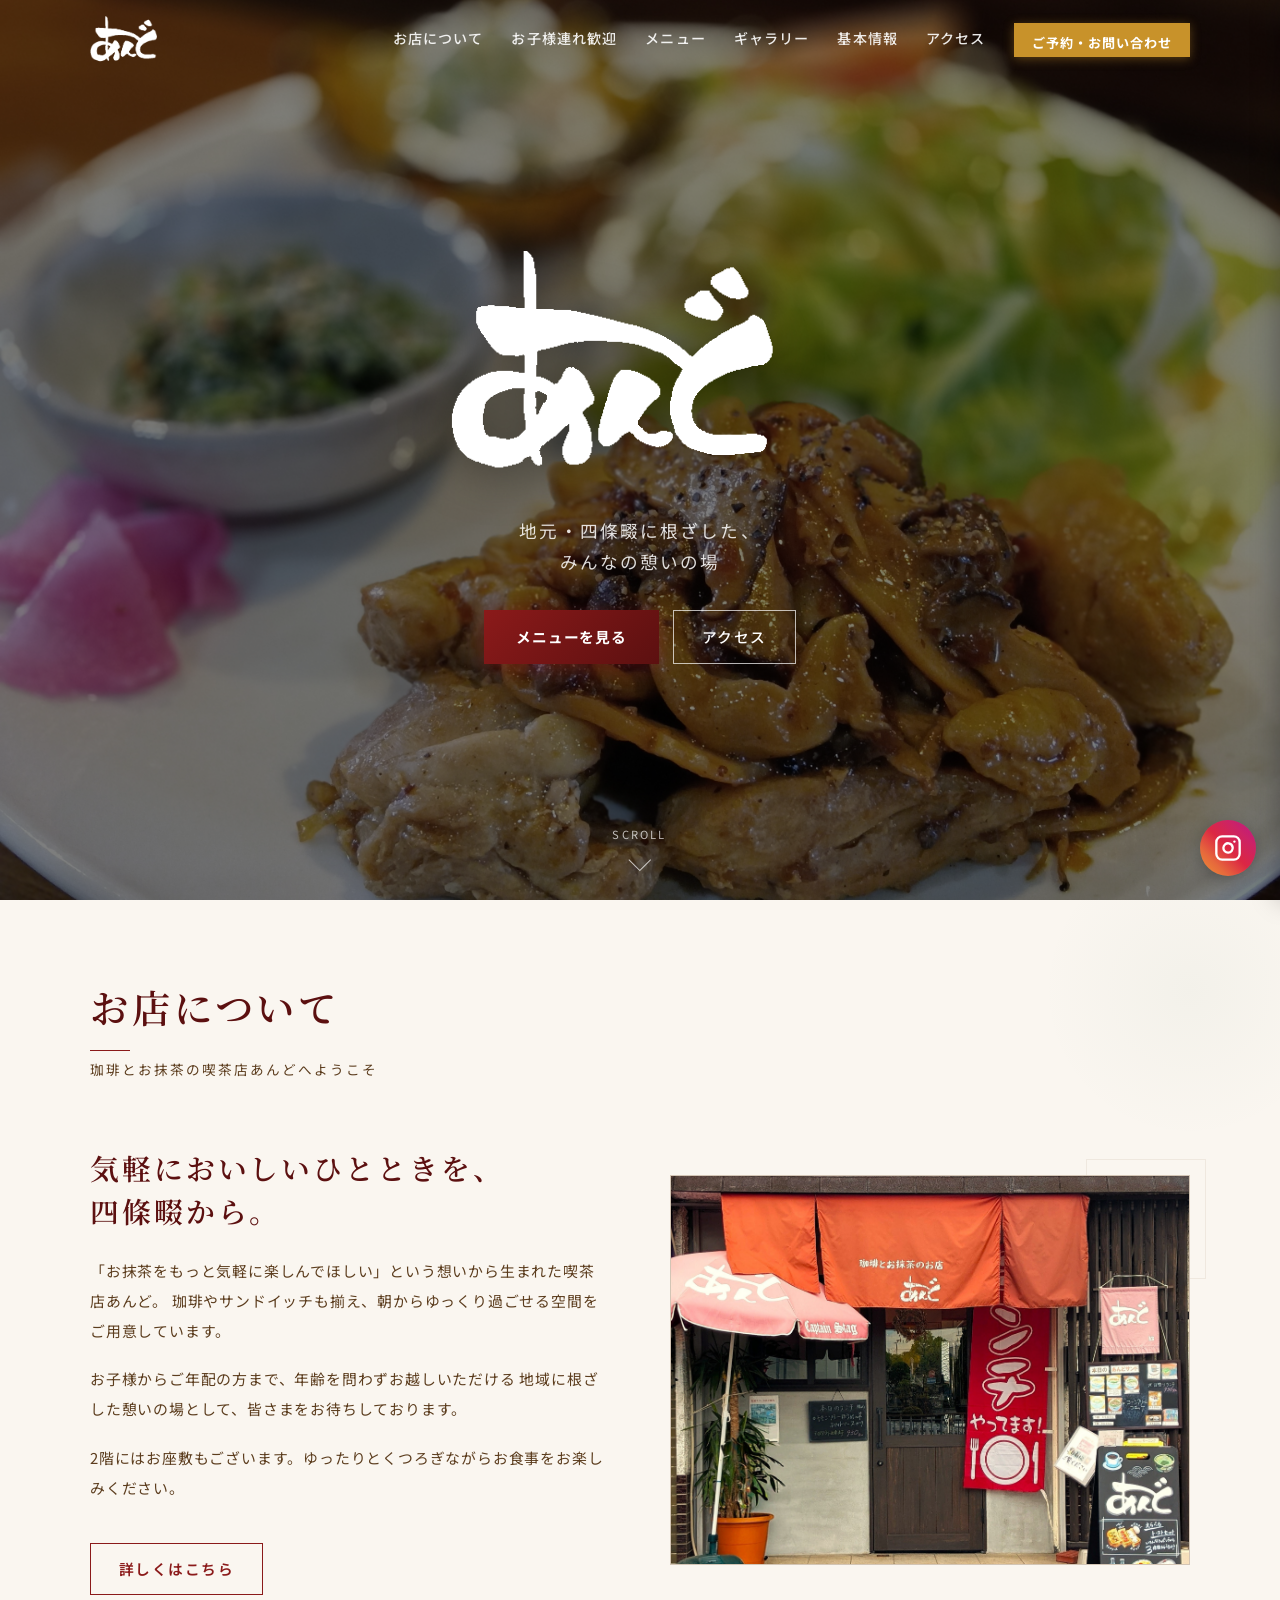
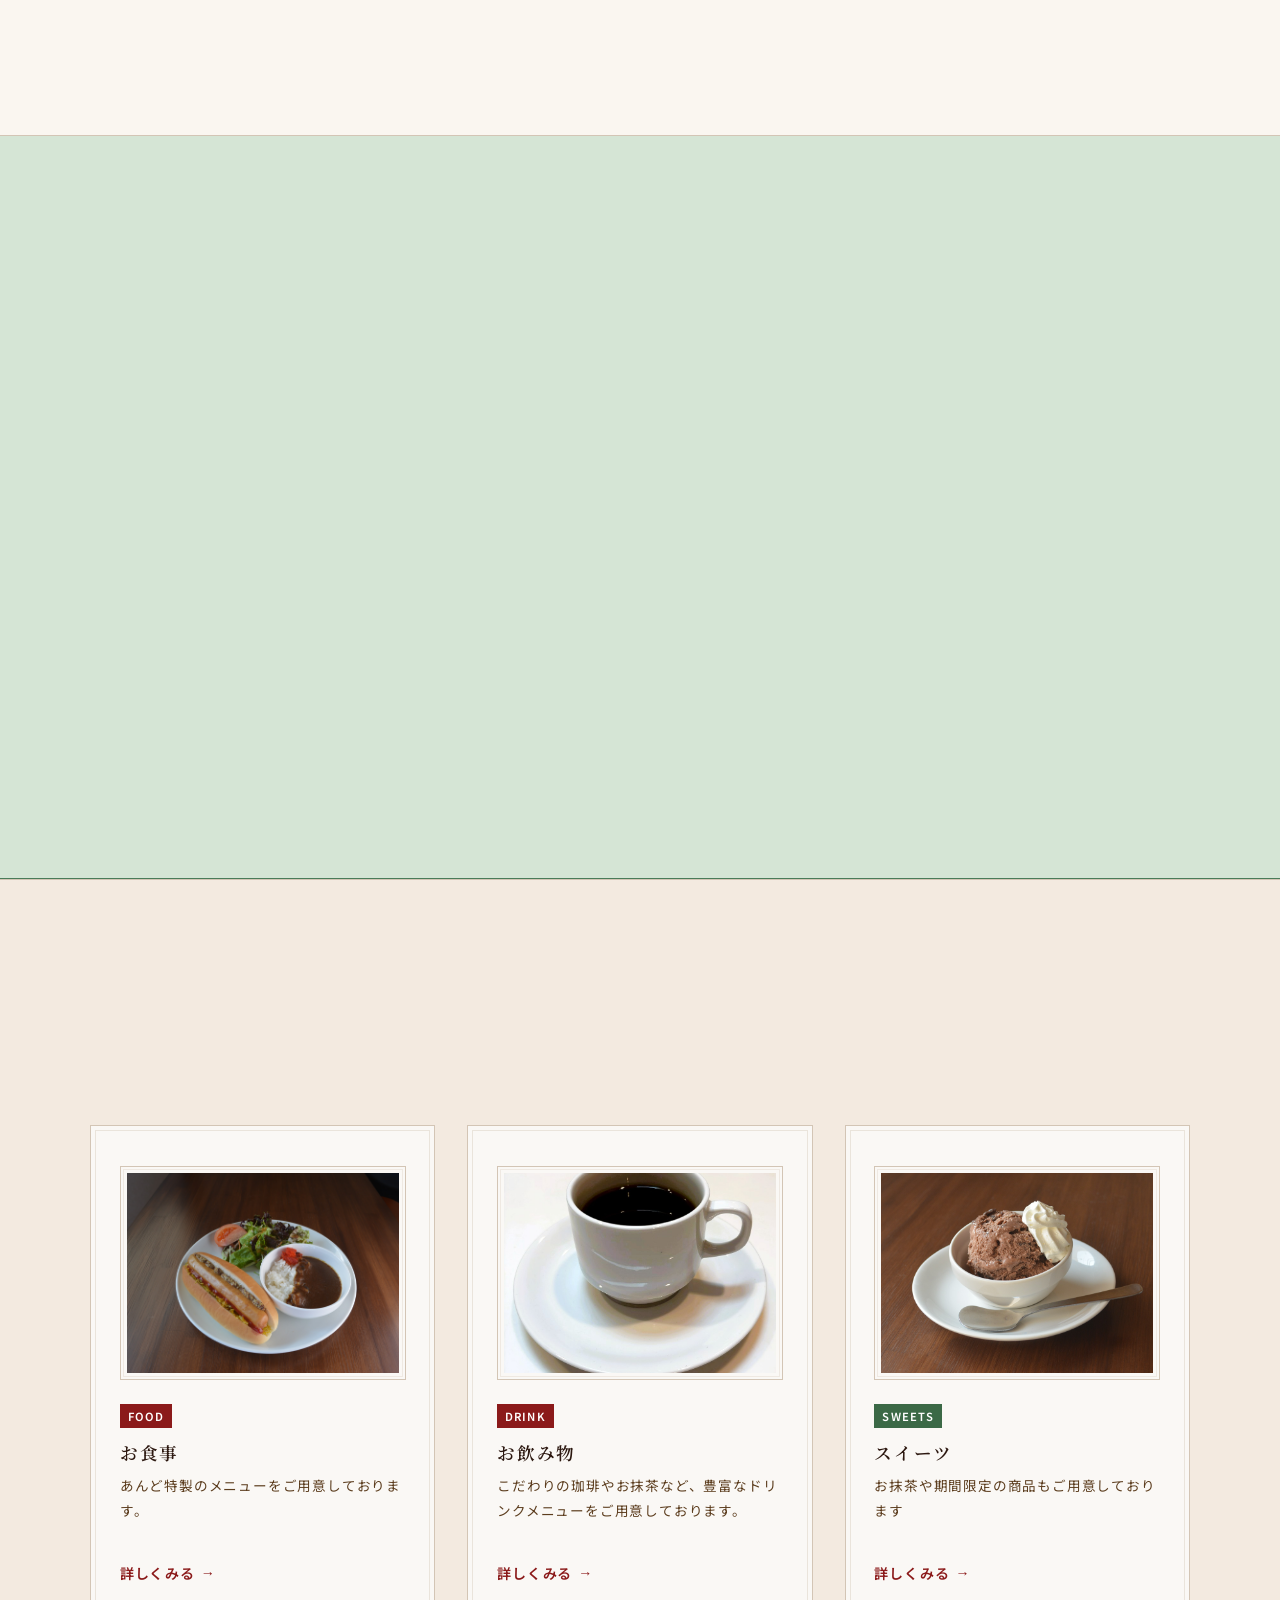
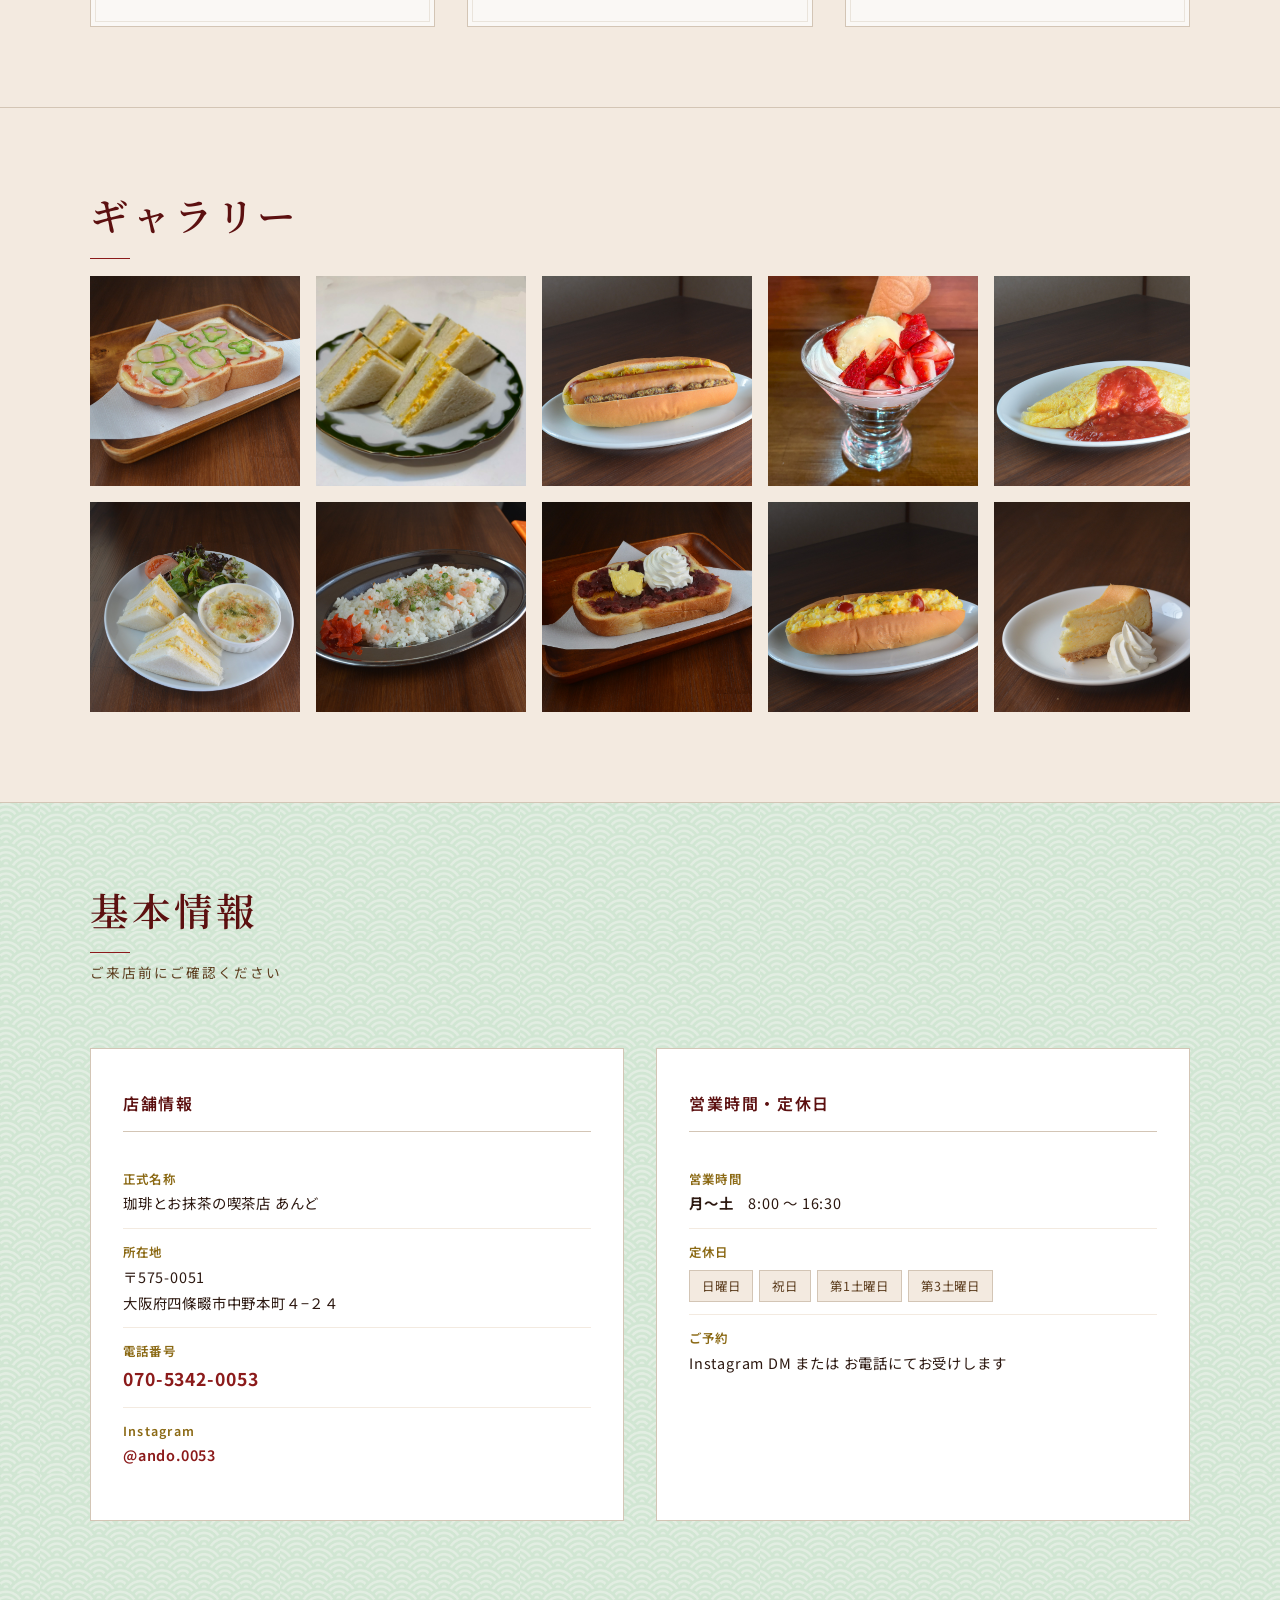
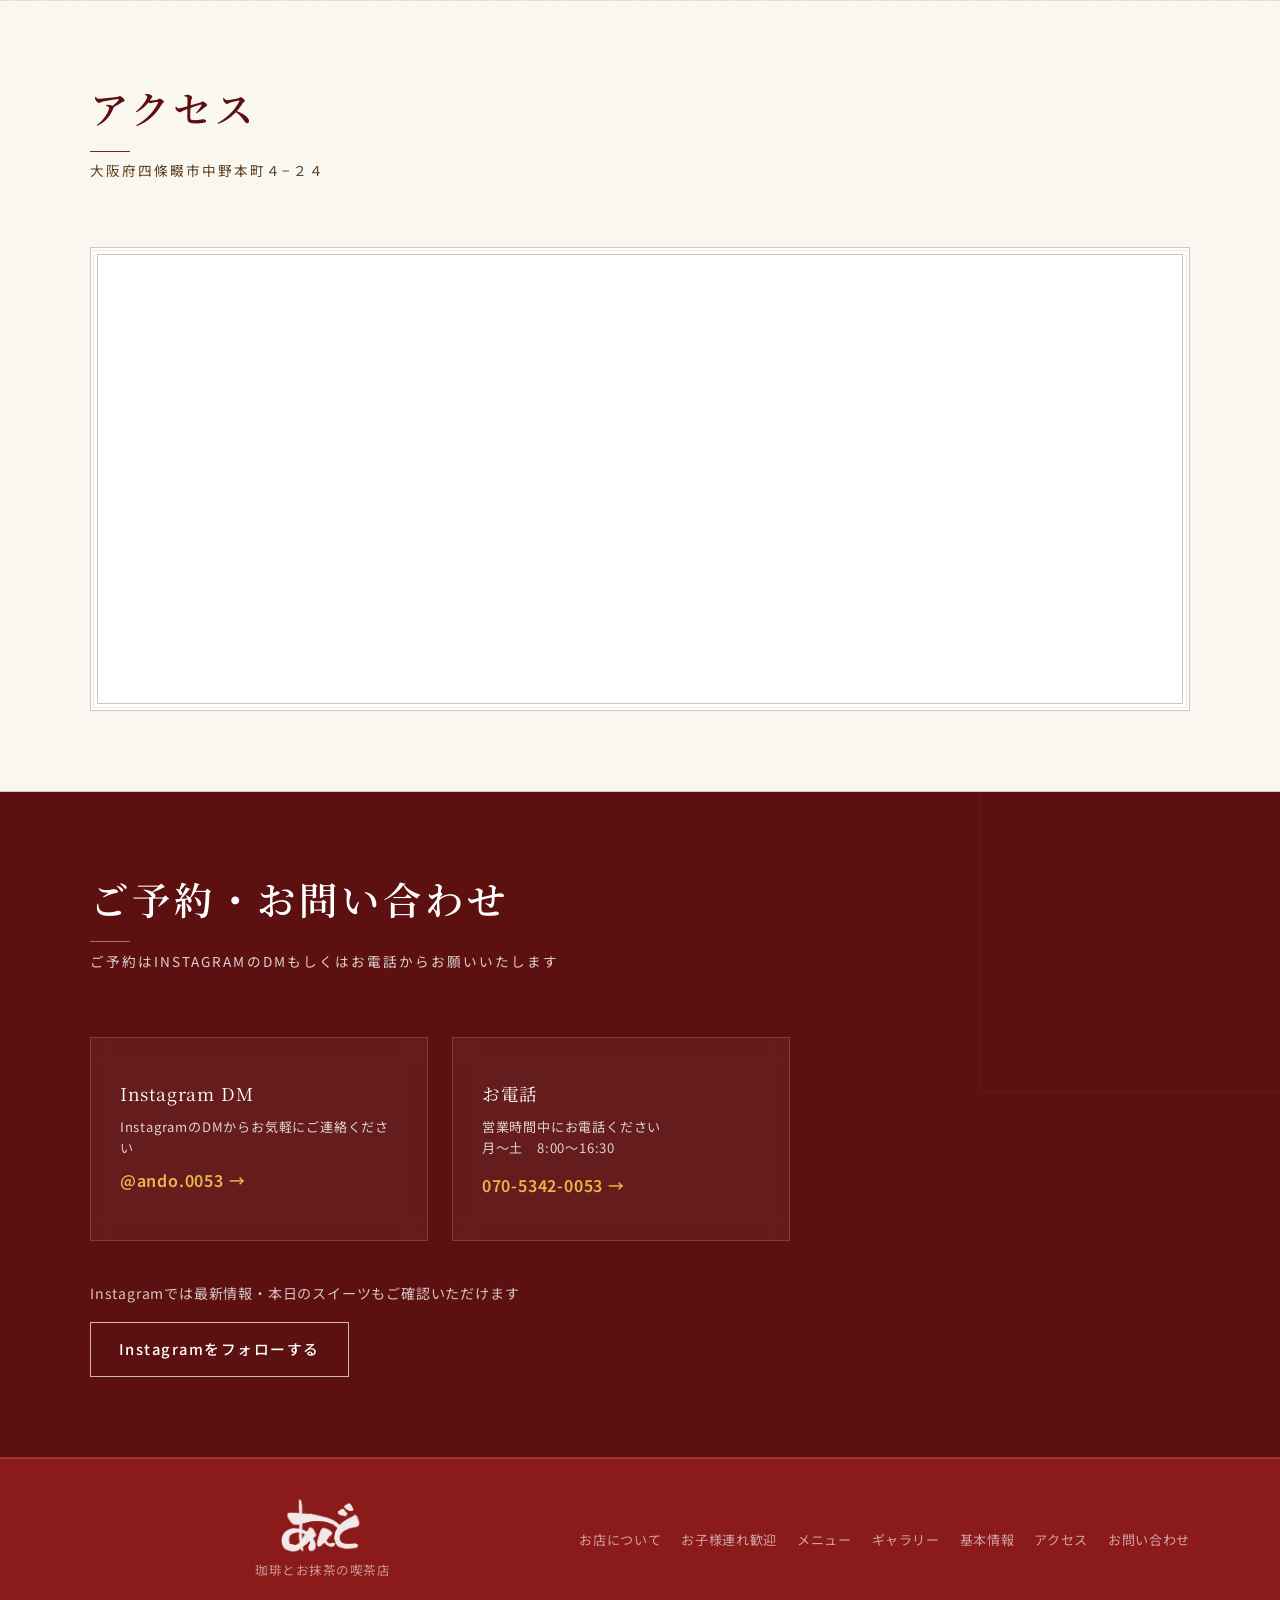
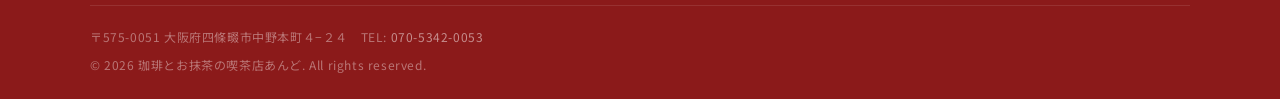
==== index.html @ 557feb34 "feat: 喫茶あんど ホームページ完成版コミット" ====
<!DOCTYPE html>
<html lang="ja">
<head>
  <meta charset="UTF-8">
  <meta name="viewport" content="width=device-width, initial-scale=1.0">
  <title>珈琲とお抹茶の喫茶店あんど | 大阪府四條畷市</title>
  <meta name="description" content="大阪府四條畷市にある「珈琲とお抹茶の喫茶店あんど」。地元四條畷で生まれ育った幼なじみ2人が営む、アットホームな喫茶店です。モーニング・あんどサンド・お抹茶など幅広いメニューをご用意。お子様連れも大歓迎！">
  <meta name="keywords" content="喫茶店,四條畷,お抹茶,珈琲,モーニング,あんどサンド,カフェ,大阪,子連れ,お座敷">
  <meta property="og:title" content="珈琲とお抹茶の喫茶店あんど">
  <meta property="og:description" content="大阪府四條畷市の地域密着型喫店。お抹茶・珈琲・サンド・モーニング。お子様連れ大歓迎！">
  <meta property="og:type" content="website">
  <link rel="preconnect" href="https://fonts.googleapis.com">
  <link rel="preconnect" href="https://fonts.gstatic.com" crossorigin>
  <link href="https://fonts.googleapis.com/css2?family=Noto+Sans+JP:wght@400;500;600;700&family=Noto+Serif+JP:wght@400;600;700&family=Yuji+Syuku&display=swap" rel="stylesheet">
  <link rel="stylesheet" href="css/style.css">
  <style>
    /* Extra inline tweaks */
    body { opacity: 0; transition: opacity 0.5s ease; }
    body.loaded { opacity: 1; }

    /* Nav active */
    .nav-links a.nav-active { color: var(--gold-light) !important; }
    .nav-links a.nav-active::after { width: 100% !important; }

    /* Phone link */
    #info-phone {
      color: var(--red) !important;
      font-weight: 700;
      font-size: 1.1rem;
      letter-spacing: 0.05em;
    }

    /* Opening badge */
    .open-badge {
      display: inline-flex;
      align-items: center;
      gap: 8px;
      background: transparent;
      border: 1px solid var(--border-color);
      color: var(--gold-light);
      font-size: 0.78rem;
      padding: 4px 12px;
      border-radius: 0;
      letter-spacing: 0.15em;
      margin-bottom: 1rem;
    }

    /* Section accent line */
    .accent-seigaiha {
      width: 100%;
      height: 40px;
      background-image: url("data:image/svg+xml,%3Csvg xmlns='http://www.w3.org/2000/svg' width='40' height='20'%3E%3Cpath d='M0 20 Q10 0 20 20 Q30 0 40 20' fill='none' stroke='%234A7C59' stroke-width='1.5' opacity='0.3'/%3E%3C/svg%3E");
      background-repeat: repeat-x;
      background-size: 40px 20px;
      margin: 0 auto;
    }

    /* Plate combination tag */
    .combo-badge {
      display: inline-flex;
      align-items: center;
      gap: 6px;
      background: var(--gold);
      color: #fff;
      padding: 6px 12px;
      border-radius: 0;
      font-size: 0.8rem;
      font-weight: 500;
      letter-spacing: 0.05em;
    }

    /* Seasonal badge */
    .seasonal-note {
      display: inline-flex;
      align-items: center;
      gap: 6px;
      background: var(--green-pale);
      border: 1px solid var(--green);
      color: var(--green);
      font-size: 0.8rem;
      padding: 4px 10px;
      border-radius: 0;
      font-weight: 600;
      margin-bottom: 8px;
    }
  </style>
</head>
<body>
<!-- ===== MOBILE NAV ===== -->
<nav id="mobileNav" class="mobile-nav" role="navigation" aria-label="モバイルナビゲーション">
  <button id="mobileNavClose" class="close-btn" aria-label="メニューを閉じる">✕</button>
  <a href="#hero">トップ</a>
  <a href="#concept">お店について</a>
  <a href="#children">お子様連れ歓迎</a>
  <a href="#menu">メニュー</a>
  <a href="#gallery">ギャラリー</a>
  <a href="#info">基本情報</a>
  <a href="#access">アクセス</a>
  <a href="#contact">お問い合わせ</a>
</nav>

<!-- ===== HEADER ===== -->
<header id="header">
  <div class="container nav-inner">
    <a href="#hero" class="nav-logo">
      <img src="img/ロゴ.png" alt="あんど" class="nav-logo-img">
    </a>
    <nav class="nav-links" role="navigation" aria-label="メインナビゲーション">
      <a href="#concept">お店について</a>
      <a href="#children">お子様連れ歓迎</a>
      <a href="#menu">メニュー</a>
      <a href="#gallery">ギャラリー</a>
      <a href="#info">基本情報</a>
      <a href="#access">アクセス</a>
      <a href="#contact" class="nav-cta">ご予約・お問い合わせ</a>
    </nav>
    <button id="hamburger" class="hamburger" aria-label="メニューを開く" aria-expanded="false">
      <span></span><span></span><span></span>
    </button>
  </div>
</header>

<!-- ===== HERO ===== -->
<section id="hero" aria-label="トップ">
  <div class="hero-bg slider-container" id="hero-slider">
    <img src="img/hero1.jpg" alt="あんどの様子 1" class="slide active">
    <img src="img/hero2.jpg" alt="あんどの様子 2" class="slide">
    <img src="img/hero3.jpg" alt="あんどの様子 3" class="slide">
  </div>
  <div class="hero-overlay" aria-hidden="true"></div>
  <div class="hero-content">
    <h1 class="hero-title-main"><img src="img/ロゴ.png" alt="あんど" class="hero-logo-img"></h1>
    <p class="hero-tagline">
      地元・四條畷に根ざした、<br>
      みんなの憩いの場
    </p>
    <div class="hero-cta-group">
      <a href="#menu" class="btn-primary ripple-btn" id="hero-menu-btn">
        <span>メニューを見る</span>
      </a>
      <a href="#access" class="btn-secondary ripple-btn" id="hero-access-btn">
        <span>アクセス</span>
      </a>
    </div>
  </div>
  <div class="hero-scroll" aria-hidden="true">
    <span>SCROLL</span>
    <div class="scroll-arrow"></div>
  </div>
</section>

<!-- ===== CONCEPT ===== -->
<section id="concept">
  <div class="container">
    <h2 class="section-title reveal">お店について</h2>
    <p class="section-sub reveal delay-1">珈琲とお抹茶の喫茶店あんどへようこそ</p>

    <div class="concept-grid">
      <div class="concept-text reveal-left">
        <h2>
          気軽においしいひとときを、<br>
          四條畷から。
        </h2>
        <p>
          「お抹茶をもっと気軽に楽しんでほしい」という想いから生まれた喫茶店あんど。
          珈琲やサンドイッチも揃え、朝からゆっくり過ごせる空間をご用意しています。
        </p>
        <p>
          お子様からご年配の方まで、年齢を問わずお越しいただける
          地域に根ざした憩いの場として、皆さまをお待ちしております。
        </p>
        <p>
          2階にはお座敷もございます。ゆったりとくつろぎながらお食事をお楽しみください。
        </p>
        <div style="margin-top: 2.5rem;">
          <a href="about.html" class="btn-outline-red ripple-btn" id="concept-detail-btn">
            <span>詳しくはこちら</span>
          </a>
        </div>
      </div>
      <div class="concept-image-wrap reveal-right">
        <img src="img/店外.jpg" alt="あんど 店外" class="concept-image-img">
        <div class="concept-deco" aria-hidden="true"></div>
      </div>
    </div>
  </div>
</section>

<!-- ===== CHILDREN WELCOME ===== -->
<section id="children" aria-labelledby="children-heading">
  <div class="container">
    <div class="children-wrap">
      <div class="reveal-left">
        <h2 id="children-heading" class="section-title" style="text-align:left; margin-bottom:2rem;">
          お子様連れ大歓迎！
        </h2>

        <div class="children-list">
          <div class="children-item">
            <div class="children-item-text">
              <h4>おもちゃ完備</h4>
              <p>お子様が遊べるおもちゃをご用意しています</p>
            </div>
          </div>
          <div class="children-item">
            <div class="children-item-text">
              <h4>2F お座敷あり</h4>
              <p>ゆったり座れるお座敷席で、小さなお子様も安心</p>
            </div>
          </div>
          <div class="children-item">
            <div class="children-item-text">
              <h4>ファミリーに優しい空間</h4>
              <p>アットホームな雰囲気でご家族でゆっくりどうぞ</p>
            </div>
          </div>
        </div>


      </div>

      <div class="children-image-side reveal-right">
        <img src="img/店内1.jpg" alt="あんど 店内1" class="children-photo main-photo">
        <div style="display:grid; grid-template-columns:1fr 1fr; gap:12px;">
          <img src="img/店内2.jpg" alt="あんど 店内2" class="children-photo sub-photo">
          <img src="img/店内3.jpg" alt="あんど 店内3" class="children-photo sub-photo">
        </div>
      </div>
    </div>
  </div>
</section>

<!-- ===== MENU ===== -->
<section id="menu" aria-labelledby="menu-heading">
  <div class="container">
    <h2 id="menu-heading" class="section-title reveal">メニュー</h2>
    <p class="section-sub reveal delay-1">こだわりの一杯・一皿をどうぞ</p>

    <!-- Main menu digest -->
    <div class="menu-digest-grid">
      <!-- フード -->
      <div class="menu-digest-card reveal delay-1">
        <div class="food-hero-image" aria-label="フードメニューのスライドショー" style="aspect-ratio: 4/3;">
          <div class="food-hero-image-inner slider-container" id="food-slider">
            <img src="img/モーニングプレート.jpg" alt="モーニングプレート" class="slide active">
            <img src="img/あんどサンド.jpg" alt="あんどサンド" class="slide">
            <img src="img/選べるトーストセット.jpg" alt="選べるトーストセット" class="slide">
            <img src="img/選べるプレート.jpg" alt="選べるプレート" class="slide">
          </div>
        </div>
        <div class="menu-digest-body">
          <span class="menu-card-tag">FOOD</span>
          <h3 class="menu-card-title">お食事</h3>
          <p class="menu-card-desc">あんど特製のメニューをご用意しております。</p>
          <div class="menu-digest-more">
            <a href="menu.html?tab=food" class="btn-more">
              <span>詳しくみる</span>
              <span class="arrow">→</span>
            </a>
          </div>
        </div>
      </div>

      <!-- ドリンク -->
      <div class="menu-digest-card reveal delay-2">
        <div class="food-hero-image" aria-label="ドリンクメニューのスライドショー" style="aspect-ratio: 4/3;">
          <div class="food-hero-image-inner slider-container" id="drink-slider">
            <img src="img/コーヒー.jpg" alt="コーヒー" class="slide active">
            <img src="img/プレミアムアイスコーヒー.jpg" alt="プレミアムアイスコーヒー" class="slide">
            <img src="img/ソフトドリンク.jpg" alt="ソフトドリンク" class="slide">
          </div>
        </div>
        <div class="menu-digest-body">
          <span class="menu-card-tag">DRINK</span>
          <h3 class="menu-card-title">お飲み物</h3>
          <p class="menu-card-desc">こだわりの珈琲やお抹茶など、豊富なドリンクメニューをご用意しております。</p>
          <div class="menu-digest-more">
            <a href="menu.html?tab=drink" class="btn-more">
              <span>詳しくみる</span>
              <span class="arrow">→</span>
            </a>
          </div>
        </div>
      </div>

      <!-- スイーツ -->
      <div class="menu-digest-card reveal delay-3">
        <div class="food-hero-image" aria-label="スイーツメニューのスライドショー" style="aspect-ratio: 4/3;">
          <div class="food-hero-image-inner slider-container" id="sweets-slider">
            <img src="img/抹茶氷.jpg" alt="抹茶氷(期間限定)" class="slide active">
            <img src="img/抹茶シフォン.jpg" alt="抹茶シフォン" class="slide">
            <img src="img/抹茶パフェ.png" alt="抹茶パフェ" class="slide">
            <img src="img/チョコアイス.png" alt="チョコアイス" class="slide">
            <img src="img/バニラアイス.png" alt="バニラアイス" class="slide">
            <img src="img/マロンパフェ.png" alt="マロンパフェ" class="slide">
            <img src="img/いちごパフェ.png" alt="いちごパフェ" class="slide">
            <img src="img/レモンパウンドケーキ.png" alt="レモンパウンドケーキ" class="slide">
            <img src="img/コーヒーゼリー.png" alt="コーヒーゼリー" class="slide">
          </div>
        </div>
        <div class="menu-digest-body">
          <span class="menu-card-tag green">SWEETS</span>
          <h3 class="menu-card-title">スイーツ</h3>
          <p class="menu-card-desc">お抹茶や期間限定の商品もご用意しております</p>
          <div class="menu-digest-more">
            <a href="menu.html?tab=matcha" class="btn-more">
              <span>詳しくみる</span>
              <span class="arrow">→</span>
            </a>
          </div>
        </div>
      </div>
    </div>



  </div>
</section>

<!-- ===== GALLERY ===== -->
<section id="gallery">
  <div class="container">
    <h2 class="section-title reveal">ギャラリー</h2>
    <div class="gallery-slider-wrap reveal delay-2">
      <!-- Row 1 (slides left) -->
      <div class="gallery-track track-row1">
        <div class="gallery-item" id="gallery-1">
          <img src="img/gallery1.jpg" alt="ギャラリー画像1">
        </div>
        <div class="gallery-item" id="gallery-2">
          <img src="img/gallery2.jpg" alt="ギャラリー画像2">
        </div>
        <div class="gallery-item" id="gallery-3">
          <img src="img/gallery3.jpg" alt="ギャラリー画像3">
        </div>
        <div class="gallery-item" id="gallery-4">
          <img src="img/gallery4.jpg" alt="ギャラリー画像4">
        </div>
        <div class="gallery-item" id="gallery-5">
          <img src="img/gallery5.jpg" alt="ギャラリー画像5">
        </div>
        <div class="gallery-item" id="gallery-6">
          <img src="img/gallery6.jpg" alt="ギャラリー画像6">
        </div>
        <div class="gallery-item" id="gallery-7">
          <img src="img/gallery7.jpg" alt="ギャラリー画像7">
        </div>
        <!-- Duplicated items for seamless scrolling -->
        <div class="gallery-item" aria-hidden="true">
          <img src="img/gallery1.jpg" alt="">
        </div>
        <div class="gallery-item" aria-hidden="true">
          <img src="img/gallery2.jpg" alt="">
        </div>
        <div class="gallery-item" aria-hidden="true">
          <img src="img/gallery3.jpg" alt="">
        </div>
        <div class="gallery-item" aria-hidden="true">
          <img src="img/gallery4.jpg" alt="">
        </div>
        <div class="gallery-item" aria-hidden="true">
          <img src="img/gallery5.jpg" alt="">
        </div>
        <div class="gallery-item" aria-hidden="true">
          <img src="img/gallery6.jpg" alt="">
        </div>
        <div class="gallery-item" aria-hidden="true">
          <img src="img/gallery7.jpg" alt="">
        </div>
      </div>

      <!-- Row 2 (slides right) -->
      <div class="gallery-track track-row2">
        <div class="gallery-item" id="gallery-8">
          <img src="img/gallery8.jpg" alt="ギャラリー画像8">
        </div>
        <div class="gallery-item" id="gallery-9">
          <img src="img/gallery9.jpg" alt="ギャラリー画像9">
        </div>
        <div class="gallery-item" id="gallery-10">
          <img src="img/gallery10.jpg" alt="ギャラリー画像10">
        </div>
        <div class="gallery-item" id="gallery-11">
          <img src="img/gallery11.jpg" alt="ギャラリー画像11">
        </div>
        <div class="gallery-item" id="gallery-12">
          <img src="img/gallery12.jpg" alt="ギャラリー画像12">
        </div>
        <div class="gallery-item" id="gallery-13">
          <img src="img/gallery13.jpg" alt="ギャラリー画像13">
        </div>
        <div class="gallery-item" id="gallery-14">
          <img src="img/gallery14.jpg" alt="ギャラリー画像14">
        </div>
        <!-- Duplicated items for seamless scrolling -->
        <div class="gallery-item" aria-hidden="true">
          <img src="img/gallery8.jpg" alt="">
        </div>
        <div class="gallery-item" aria-hidden="true">
          <img src="img/gallery9.jpg" alt="">
        </div>
        <div class="gallery-item" aria-hidden="true">
          <img src="img/gallery10.jpg" alt="">
        </div>
        <div class="gallery-item" aria-hidden="true">
          <img src="img/gallery11.jpg" alt="">
        </div>
        <div class="gallery-item" aria-hidden="true">
          <img src="img/gallery12.jpg" alt="">
        </div>
        <div class="gallery-item" aria-hidden="true">
          <img src="img/gallery13.jpg" alt="">
        </div>
        <div class="gallery-item" aria-hidden="true">
          <img src="img/gallery14.jpg" alt="">
        </div>
      </div>
    </div>
  </div>
</section>

<!-- ===== INFO ===== -->
<section id="info" aria-labelledby="info-heading">
  <div class="container">
    <h2 id="info-heading" class="section-title reveal">基本情報</h2>
    <p class="section-sub reveal delay-1">ご来店前にご確認ください</p>

    <div class="info-grid">
      <div class="info-card reveal delay-1">
        <div class="info-card-title">
          店舗情報
        </div>

        <div class="info-row">
          <div>
            <div class="info-row-label">正式名称</div>
            <div class="info-row-value">珈琲とお抹茶の喫茶店 あんど</div>
          </div>
        </div>

        <div class="info-row">
          <div>
            <div class="info-row-label">所在地</div>
            <div class="info-row-value">
              〒575-0051<br>
              大阪府四條畷市中野本町４−２４
            </div>
          </div>
        </div>

        <div class="info-row">
          <div>
            <div class="info-row-label">電話番号</div>
            <div class="info-row-value">
              <a href="tel:07053420053" id="info-phone">070-5342-0053</a>
            </div>
          </div>
        </div>

        <div class="info-row">
          <div>
            <div class="info-row-label">Instagram</div>
            <div class="info-row-value">
              <a href="https://www.instagram.com/ando.0053/" target="_blank" rel="noopener noreferrer" id="info-instagram">
                @ando.0053
              </a>
            </div>
          </div>
        </div>

      </div>

      <div class="info-card reveal delay-2">
        <div class="info-card-title">
          営業時間・定休日
        </div>

        <div class="info-row">
          <div>
            <div class="info-row-label">営業時間</div>
            <div class="info-row-value">
              <strong>月〜土</strong>　8:00 〜 16:30
            </div>
          </div>
        </div>

        <div class="info-row">
          <div>
            <div class="info-row-label">定休日</div>
            <div class="info-row-value">
              <div class="holiday-badges">
                <span class="holiday-badge">日曜日</span>
                <span class="holiday-badge">祝日</span>
                <span class="holiday-badge">第1土曜日</span>
                <span class="holiday-badge">第3土曜日</span>
              </div>
            </div>
          </div>
        </div>

        <div class="info-row">
          <div>
            <div class="info-row-label">ご予約</div>
            <div class="info-row-value">
              Instagram DM または お電話にてお受けします
            </div>
          </div>
        </div>



      </div>
    </div>
  </div>
</section>

<!-- ===== ACCESS / MAP ===== -->
<section id="access" aria-labelledby="access-heading">
  <div class="container">
    <h2 id="access-heading" class="section-title reveal">アクセス</h2>
    <p class="section-sub reveal delay-1">大阪府四條畷市中野本町４−２４</p>

    <div class="map-wrap reveal delay-2">
      <iframe
        id="google-map"
        title="珈琲とお抹茶の喫茶店あんど の地図"
        src="https://www.google.com/maps/embed?pb=!1m18!1m12!1m3!1d812.6714494614178!2d135.64730986956965!3d34.73861069864316!2m3!1f0!2f0!3f0!3m2!1i1024!2i768!4f13.1!3m3!1m2!1s0x0%3A0x34c6f0d50be233c4!2z5ZCO6Iy25YWt44KT5YSJ!5e0!3m2!1sja!2sjp!4v1718000000000!5m2!1sja!2sjp"
        allowfullscreen
        loading="lazy"
        referrerpolicy="no-referrer-when-downgrade">
      </iframe>
    </div>


  </div>
</section>

<!-- ===== CONTACT / SNS ===== -->
<section id="contact" aria-labelledby="contact-heading">
  <div class="container contact-inner">
    <h2 id="contact-heading" class="section-title reveal">ご予約・お問い合わせ</h2>
    <p class="section-sub reveal delay-1">
      ご予約はInstagramのDMもしくはお電話からお願いいたします
    </p>

    <div class="contact-cards reveal delay-2">
      <a href="https://www.instagram.com/ando.0053/" target="_blank" rel="noopener noreferrer" class="contact-card" id="contact-instagram">
        <div class="contact-card-title">Instagram DM</div>
        <div class="contact-card-sub">
          InstagramのDMからお気軽にご連絡ください
        </div>
        <div class="contact-instagram-link">
          @ando.0053 →
        </div>
      </a>

      <a href="tel:07053420053" class="contact-card" id="contact-phone">
        <div class="contact-card-title">お電話</div>
        <div class="contact-card-sub">
          営業時間中にお電話ください<br>
          月〜土　8:00〜16:30
        </div>
        <div class="contact-instagram-link" style="margin-top:0.8rem;">
          070-5342-0053 →
        </div>
      </a>
    </div>

    <div class="reveal delay-3" style="text-align:left;">
      <p style="color:rgba(255,255,255,0.75); font-size:0.88rem; margin-bottom:1rem;">
        Instagramでは最新情報・本日のスイーツもご確認いただけます
      </p>
      <a href="https://www.instagram.com/ando.0053/" target="_blank" rel="noopener noreferrer" class="btn-secondary" id="contact-ig-btn" style="display:inline-flex;">
        <span>Instagramをフォローする</span>
      </a>
    </div>
  </div>
</section>

<!-- ===== FOOTER ===== -->
<footer id="footer" aria-label="フッター">
  <div class="container">
    <div class="footer-inner">
      <div class="footer-brand">
        <img src="img/ロゴ.png" alt="あんど" class="footer-logo-img">
        <div class="footer-name">珈琲とお抹茶の喫茶店</div>
      </div>
      <nav class="footer-links" aria-label="フッターナビゲーション">
        <a href="#concept">お店について</a>
        <a href="#children">お子様連れ歓迎</a>
        <a href="#menu">メニュー</a>
        <a href="#gallery">ギャラリー</a>
        <a href="#info">基本情報</a>
        <a href="#access">アクセス</a>
        <a href="#contact">お問い合わせ</a>
      </nav>
    </div>
    <div class="footer-copy">
      <p class="footer-info-text">
        <span>〒575-0051 大阪府四條畷市中野本町４−２４</span>
        <span class="footer-tel-separator">　</span>
        <span class="footer-tel-wrap">TEL: <a href="tel:07053420053" style="color:rgba(255,255,255,0.5);">070-5342-0053</a></span>
      </p>
      <p style="margin-top:6px;">&copy; 2026 珈琲とお抹茶の喫茶店あんど. All rights reserved.</p>
    </div>
  </div>
</footer>

<script src="js/main.js"></script>

<!-- 画面右下固定のInstagramボタン -->
<a href="https://www.instagram.com/ando.0053/" target="_blank" rel="noopener noreferrer" class="fixed-instagram-btn" aria-label="Instagramを開く">
  <svg xmlns="http://www.w3.org/2000/svg" viewBox="0 0 24 24" class="instagram-icon">
    <rect x="2" y="2" width="20" height="20" rx="5" ry="5"></rect>
    <path d="M16 11.37A4 4 0 1 1 12.63 8 4 4 0 0 1 16 11.37z"></path>
    <line x1="17.5" y1="6.5" x2="17.51" y2="6.5"></line>
  </svg>
</a>

</body>
</html>
---- css/style.css ----
/* ===== DESIGN TOKENS ===== */
:root {
  --red:        #8B1A1A;
  --red-light:  #A52A2A;
  --red-dark:   #5C1010;
  --green:      #3B6946;      /* Slightly deeper matcha color */
  --green-light:#4A7C59;
  --green-pale: #D5E5D5;      /* More green for pale green backgrounds */
  --cream:      #FAF6F0;      /* Warmer washi-like background */
  --cream-dark: #F3EAE0;      /* Deeper warm beige */
  --gold:       #C8922A;
  --gold-light: #E8B84B;
  --brown:      #5C3D1E;
  --text-dark:  #2C1810;
  --text-mid:   #5C3D1E;
  --text-light: #8B6914;
  --gray-ph:    #E5E5E5;
  --border-color:#D3C5B5;
  --shadow-sm:  none;
  --shadow-md:  none;
  --shadow-lg:  none;
  --radius-sm:  0px;
  --radius-md:  0px;
  --radius-lg:  0px;
  --transition: 0.4s cubic-bezier(0.25, 1, 0.5, 1);
  --font-logo:  'Yuji Syuku', 'Noto Serif JP', serif;
  --font-serif: 'Noto Serif JP', serif;
  --font-sans:  'Noto Sans JP', sans-serif;
}

/* ===== RESET & BASE ===== */
*, *::before, *::after { box-sizing: border-box; margin: 0; padding: 0; }

html {
  scroll-behavior: smooth;
  font-size: 16px;
}

body {
  font-family: var(--font-sans);
  background: var(--cream);
  color: var(--text-dark);
  line-height: 1.8;
  overflow-x: hidden;
  letter-spacing: 0.05em;
}

img { display: block; max-width: 100%; }
a  { text-decoration: none; color: inherit; }
ul { list-style: none; }
button { cursor: pointer; border: none; background: none; font-family: inherit; }

/* ===== TYPOGRAPHY ===== */
h1, h2, h3, h4 {
  font-family: var(--font-serif);
  line-height: 1.4;
  letter-spacing: 0.1em;
}

.section-title {
  font-size: clamp(1.6rem, 4vw, 2.4rem);
  color: var(--red-dark);
  text-align: left;
  position: relative;
  margin-bottom: 0.4rem;
  font-weight: 600;
}

.section-title::after {
  content: '';
  display: block;
  width: 40px;
  height: 1px;
  background: var(--red);
  margin: 1rem 0 0;
}

.section-sub {
  text-align: left;
  color: var(--text-mid);
  font-size: 0.85rem;
  letter-spacing: 0.15em;
  margin-bottom: 4rem;
  text-transform: uppercase;
}

/* ===== SCROLL ANIMATION ===== */
.reveal {
  opacity: 0;
  transform: translateY(40px);
  transition: opacity 0.7s ease, transform 0.7s ease;
}
.reveal.visible {
  opacity: 1;
  transform: translateY(0);
}
.reveal-left {
  opacity: 0;
  transform: translateX(-40px);
  transition: opacity 0.7s ease, transform 0.7s ease;
}
.reveal-left.visible {
  opacity: 1;
  transform: translateX(0);
}
.reveal-right {
  opacity: 0;
  transform: translateX(40px);
  transition: opacity 0.7s ease, transform 0.7s ease;
}
.reveal-right.visible {
  opacity: 1;
  transform: translateX(0);
}
.delay-1 { transition-delay: 0.1s; }
.delay-2 { transition-delay: 0.2s; }
.delay-3 { transition-delay: 0.3s; }
.delay-4 { transition-delay: 0.4s; }
.delay-5 { transition-delay: 0.5s; }

/* ===== CONTAINER ===== */
.container {
  width: 90%;
  max-width: 1100px;
  margin: 0 auto;
}

section {
  padding: 80px 0;
}

/* ===== HEADER / NAV ===== */
#header {
  position: fixed;
  top: 0; left: 0; right: 0;
  z-index: 1000;
  padding: 16px 0;
  transition: background var(--transition), box-shadow var(--transition), padding var(--transition);
}

#header.scrolled {
  background: rgba(139, 26, 26, 0.97);
  backdrop-filter: blur(12px);
  box-shadow: 0 2px 20px rgba(0,0,0,0.2);
  padding: 10px 0;
}

.nav-inner {
  display: flex;
  align-items: center;
  justify-content: space-between;
}

.nav-logo {
  display: flex;
  align-items: center;
  gap: 10px;
}

/* ロゴ画像 - スクロール前は非表示、スクロール後に表示 */
.nav-logo-img {
  height: 48px;
  width: auto;
  object-fit: contain;
  filter: brightness(0) invert(1);
  opacity: 0;
  transition: opacity var(--transition);
}

#header.scrolled .nav-logo-img {
  opacity: 1;
}

.nav-links {
  display: flex;
  gap: 28px;
  align-items: center;
}

.nav-links a {
  color: rgba(255,255,255,0.9);
  font-size: 0.88rem;
  font-weight: 500;
  letter-spacing: 0.08em;
  position: relative;
  padding-bottom: 2px;
  transition: color var(--transition);
}

.nav-links a::after {
  content: '';
  position: absolute;
  bottom: -2px; left: 0;
  width: 0; height: 2px;
  background: var(--gold-light);
  transition: width var(--transition);
  border-radius: 2px;
}
.nav-links a:hover { color: var(--gold-light); }
.nav-links a:hover::after { width: 100%; }

.nav-cta {
  background: var(--gold);
  color: #fff !important;
  padding: 8px 18px;
  border-radius: var(--radius-lg);
  font-size: 0.82rem !important;
  font-weight: 700 !important;
  letter-spacing: 0.05em;
  transition: background var(--transition), transform var(--transition), box-shadow var(--transition) !important;
  box-shadow: 0 2px 10px rgba(200,146,42,0.4);
}
.nav-cta:hover {
  background: var(--gold-light) !important;
  transform: translateY(-2px);
  box-shadow: 0 4px 16px rgba(200,146,42,0.5);
}
.nav-cta::after { display: none !important; }

/* Hamburger */
.hamburger {
  display: none;
  flex-direction: column;
  gap: 5px;
  padding: 4px;
  background: none;
  border: none;
  cursor: pointer;
}
.hamburger span {
  display: block;
  width: 26px;
  height: 2px;
  background: #fff;
  border-radius: 2px;
  transition: var(--transition);
}
.hamburger.open span:nth-child(1) { transform: translateY(7px) rotate(45deg); }
.hamburger.open span:nth-child(2) { opacity: 0; }
.hamburger.open span:nth-child(3) { transform: translateY(-7px) rotate(-45deg); }

/* Mobile nav - Slide-in Drawer style */
.mobile-nav {
  display: flex;
  position: fixed;
  top: 0;
  right: -280px; /* Initially off-screen on the right */
  width: 280px;
  height: 100vh;
  background: rgba(92, 16, 16, 0.96);
  backdrop-filter: blur(12px);
  -webkit-backdrop-filter: blur(12px);
  z-index: 999;
  flex-direction: column;
  align-items: center;
  justify-content: flex-start;
  padding-top: 90px;
  gap: 0;
  transition: right 0.4s cubic-bezier(0.25, 1, 0.5, 1);
  box-shadow: -4px 0 24px rgba(0,0,0,0.25);
}
.mobile-nav.open {
  right: 0; /* Slide in */
}
.mobile-nav a {
  color: rgba(255,255,255,0.9);
  font-size: 1.05rem; /* More compact */
  font-family: var(--font-serif);
  letter-spacing: 0.1em;
  padding: 14px 20px;
  width: 80%;
  text-align: center;
  border-bottom: 1px solid rgba(255,255,255,0.08);
  transition: color var(--transition), border-color var(--transition);
}
.mobile-nav a:hover {
  color: var(--gold-light);
  border-bottom-color: var(--gold-light);
}
.mobile-nav a:last-of-type {
  border-bottom: none;
}
.mobile-nav .close-btn {
  display: none; /* Hide internal close btn to prevent double icon overlap with header hamburger */
}

/* ===== HERO ===== */
#hero {
  position: relative;
  height: 100svh;
  min-height: 600px;
  display: flex;
  align-items: center;
  justify-content: center;
  overflow: hidden;
  padding: 0;
}

.hero-noren {
  position: absolute;
  top: 0;
  left: 8%;
  width: 60px;
  background: var(--red-dark);
  color: #fff;
  padding: 100px 10px 30px;
  writing-mode: vertical-rl;
  text-combine-upright: digits 2;
  font-family: var(--font-logo);
  font-size: 1.1rem;
  letter-spacing: 0.4em;
  z-index: 2;
  text-align: center;
  box-shadow: 0 4px 15px rgba(0,0,0,0.3);
  border-left: 1px solid rgba(255,255,255,0.1);
  border-right: 1px solid rgba(255,255,255,0.1);
  animation: fadeDown 1.2s ease both;
}

.hero-noren::after {
  content: '';
  position: absolute;
  bottom: -14px;
  left: 0;
  width: 100%;
  height: 15px;
  background: var(--red-dark);
  clip-path: polygon(0 0, 50% 100%, 100% 0);
}

.noren-text {
  display: inline-block;
}

@media (max-width: 900px) {
  .hero-noren {
    left: 4%;
    width: 45px;
    padding: 80px 6px 20px;
    font-size: 0.9rem;
  }
}

.hero-bg {
  position: absolute !important;
  inset: 0;
  background: var(--gray-ph);
  z-index: 0;
  will-change: transform;
}

.hero-bg-img {
  width: 100%;
  height: 100%;
  object-fit: cover;
  opacity: 0;
}

.hero-bg-placeholder {
  position: absolute;
  inset: 0;
  background: linear-gradient(135deg, #3a3a3a 0%, #5a5a5a 50%, #4a4a4a 100%);
  display: flex;
  align-items: center;
  justify-content: center;
}

.hero-overlay {
  position: absolute;
  inset: 0;
  background: rgba(0, 0, 0, 0.5);
  z-index: 3;
}

.hero-content {
  position: relative;
  z-index: 4;
  text-align: center;
  color: #fff;
  padding: 0 20px;
}

.hero-badge {
  display: inline-block;
  background: rgba(200,146,42,0.25);
  border: 1px solid rgba(200,146,42,0.6);
  color: var(--gold-light);
  font-size: 0.78rem;
  letter-spacing: 0.2em;
  padding: 5px 18px;
  border-radius: 30px;
  margin-bottom: 1.2rem;
  animation: fadeDown 0.8s ease both;
}

.hero-title-sub {
  font-size: clamp(0.9rem, 2vw, 1.1rem);
  letter-spacing: 0.25em;
  color: rgba(255,255,255,0.85);
  margin-bottom: 0.5rem;
  animation: fadeDown 0.9s 0.1s ease both;
}

.hero-title-main {
  margin: 0;
  line-height: 1.1;
  animation: fadeDown 1s 0.2s ease both;
}

/* ヒーローのロゴ画像 - 白くする */
.hero-logo-img {
  height: clamp(120px, 30vw, 260px);
  width: auto;
  object-fit: contain;
  filter: brightness(0) invert(1) drop-shadow(0 4px 24px rgba(0,0,0,0.5));
  max-width: 90%;
  animation: fadeDown 1s 0.2s ease both;
}

.hero-tagline {
  font-size: clamp(0.9rem, 2.5vw, 1.1rem);
  color: rgba(255,255,255,0.85);
  margin-top: 1.2rem;
  letter-spacing: 0.12em;
  animation: fadeDown 1s 0.35s ease both;
  max-width: 500px;
  margin-left: auto;
  margin-right: auto;
}

.hero-cta-group {
  margin-top: 2rem;
  display: flex;
  gap: 14px;
  justify-content: center;
  flex-wrap: wrap;
  animation: fadeDown 1s 0.5s ease both;
}

.btn-primary {
  background: linear-gradient(135deg, var(--red), var(--red-dark));
  color: #fff;
  padding: 14px 32px;
  border-radius: var(--radius-lg);
  font-size: 0.92rem;
  font-weight: 700;
  letter-spacing: 0.05em;
  box-shadow: 0 4px 20px rgba(139,26,26,0.5);
  transition: transform var(--transition), box-shadow var(--transition);
  display: inline-flex;
  align-items: center;
  gap: 6px;
}
.btn-primary:hover {
  transform: translateY(-3px);
  box-shadow: 0 8px 28px rgba(139,26,26,0.6);
}

.btn-secondary {
  background: transparent;
  color: #fff;
  border: 1px solid rgba(255,255,255,0.7);
  padding: 13px 28px;
  border-radius: 0;
  font-size: 0.92rem;
  font-weight: 500;
  letter-spacing: 0.1em;
  backdrop-filter: blur(6px);
  transition: background var(--transition), border-color var(--transition), transform var(--transition);
  display: inline-flex;
  align-items: center;
  gap: 6px;
}
.btn-secondary:hover {
  background: rgba(255,255,255,0.15);
  border-color: #fff;
  transform: translateY(-2px);
}

.btn-outline-red {
  background: transparent;
  color: var(--red);
  border: 1px solid var(--red);
  padding: 12px 28px;
  font-size: 0.92rem;
  font-weight: 600;
  letter-spacing: 0.1em;
  transition: background var(--transition), color var(--transition), transform var(--transition);
  display: inline-flex;
  align-items: center;
  gap: 6px;
}
.btn-outline-red:hover {
  background: var(--red);
  color: #fff;
  transform: translateY(-2px);
}

.hero-scroll {
  position: absolute;
  bottom: 32px;
  left: 50%;
  transform: translateX(-50%);
  z-index: 4;
  display: flex;
  flex-direction: column;
  align-items: center;
  gap: 8px;
  color: rgba(255,255,255,0.7);
  font-size: 0.7rem;
  letter-spacing: 0.2em;
  animation: fadeIn 1.5s 1s ease both;
}

.scroll-arrow {
  width: 16px;
  height: 16px;
  border-right: 1px solid rgba(255,255,255,0.7);
  border-bottom: 1px solid rgba(255,255,255,0.7);
  transform: rotate(45deg);
  animation: scrollBounce 1.5s ease infinite;
}

/* ===== CONCEPT SECTION ===== */
#concept {
  background: var(--cream);
  position: relative;
  overflow: hidden;
  border-bottom: 1px solid var(--border-color);
}

#concept::before {
  content: '';
  position: absolute;
  top: -60px; right: -60px;
  width: 300px; height: 300px;
  background: radial-gradient(circle, rgba(74,124,89,0.04) 0%, transparent 70%);
}

.concept-grid {
  display: grid;
  grid-template-columns: 1fr 1fr;
  gap: 60px;
  align-items: center;
  margin-bottom: 60px;
}

.concept-text h2 {
  font-size: clamp(1.4rem, 3vw, 1.8rem);
  color: var(--red-dark);
  margin-bottom: 1.5rem;
  font-weight: 600;
  line-height: 1.5;
}

.concept-text p {
  color: var(--text-mid);
  line-height: 2;
  margin-bottom: 1.2rem;
  font-size: 0.93rem;
}

.concept-image-wrap {
  position: relative;
}

.concept-image-placeholder {
  width: 100%;
  aspect-ratio: 4/3;
  background: var(--gray-ph);
  border-radius: 0;
  display: flex;
  align-items: center;
  justify-content: center;
  color: var(--text-mid);
  font-size: 0.85rem;
  letter-spacing: 0.15em;
  border: 1px solid var(--border-color);
}
.concept-image-img {
  width: 100%;
  aspect-ratio: 4/3;
  object-fit: cover;
  border: 1px solid var(--border-color);
}

.concept-image-placeholder::after {
  content: '店外';
}

.concept-deco {
  position: absolute;
  top: -16px; right: -16px;
  width: 120px; height: 120px;
  border: 1px solid var(--border-color);
  opacity: 0.3;
  z-index: -1;
}

.concept-cards {
  display: grid;
  grid-template-columns: repeat(3, 1fr);
  gap: 24px;
}

.concept-card {
  background: #fff;
  border-radius: 0;
  padding: 2.5rem 1.8rem;
  text-align: left;
  border: 1px solid var(--border-color);
  transition: border-color var(--transition), transform var(--transition);
  position: relative;
  overflow: hidden;
}

.concept-card::before {
  content: '';
  position: absolute;
  top: 0; left: 0; right: 0;
  height: 2px;
  background: var(--red);
}

.concept-card:hover {
  transform: translateY(-4px);
  border-color: var(--red);
}

.concept-card-icon {
  font-size: 2.5rem;
  margin-bottom: 1rem;
  display: block;
}

.concept-card h3 {
  font-size: 1rem;
  color: var(--red-dark);
  margin-bottom: 0.8rem;
  font-weight: 600;
}

.concept-card p {
  font-size: 0.85rem;
  color: var(--text-mid);
  line-height: 1.8;
}

/* Story */
.story-section {
  margin-top: 60px;
  background: var(--red-dark);
  border-radius: 0;
  padding: 3.5rem 3rem;
  color: #fff;
  position: relative;
  overflow: hidden;
  border: 1px solid var(--red-light);
}

.story-section::before {
  content: '';
  position: absolute;
  top: -40px; right: -40px;
  width: 200px; height: 200px;
  border: 1px solid rgba(255,255,255,0.05);
}

.story-inner {
  display: grid;
  grid-template-columns: auto 1fr;
  gap: 2rem;
  align-items: start;
  position: relative;
  z-index: 1;
}

.story-icon {
  font-size: 3.5rem;
  line-height: 1;
}

.story-text h3 {
  font-size: 1.3rem;
  color: var(--gold-light);
  margin-bottom: 1rem;
  font-weight: 600;
}

.story-text p {
  font-size: 0.9rem;
  line-height: 2;
  color: rgba(255,255,255,0.85);
  margin-bottom: 0.8rem;
  letter-spacing: 0.08em;
}

.story-date {
  display: inline-block;
  border: 1px solid var(--gold-light);
  color: var(--gold-light);
  font-size: 0.78rem;
  padding: 4px 14px;
  border-radius: 0;
  margin-top: 0.8rem;
  letter-spacing: 0.1em;
}

/* ===== GALLERY SECTION ===== */
#gallery {
  background: var(--cream-dark);
  padding: 80px 0;
  border-bottom: 1px solid var(--border-color);
}

.gallery-slider-wrap {
  width: 100%;
  overflow: hidden;
  position: relative;
  display: flex;
  flex-direction: column;
  gap: 16px;
  padding: 10px 0;
}

/* ぼかしグラデーションマスクを削除 */
.gallery-slider-wrap::before,
.gallery-slider-wrap::after {
  content: none;
}

.gallery-track {
  display: flex;
  gap: 16px;
  width: max-content;
}

.track-row1 {
  animation: marquee-left 35s linear infinite;
}

.track-row2 {
  animation: marquee-right 35s linear infinite;
}

.gallery-slider-wrap:hover .gallery-track {
  animation-play-state: paused;
}

.gallery-item {
  width: 210px;
  flex-shrink: 0;
  border-radius: 0;
  overflow: hidden;
  position: relative;
  border: none;
  background: transparent;
  transition: transform var(--transition);
  cursor: pointer;
}
.gallery-item img {
  width: 100%;
  aspect-ratio: 1/1;
  object-fit: cover;
  border-radius: 0;
}

.gallery-item:hover {
  transform: scale(1.03);
  border-color: var(--red);
  z-index: 6;
}

.gallery-placeholder {
  width: 100%;
  background: var(--gray-ph);
  display: flex;
  flex-direction: column;
  align-items: center;
  justify-content: center;
  color: var(--text-mid);
  font-size: 0.8rem;
  letter-spacing: 0.15em;
  gap: 8px;
}

.gallery-placeholder.tall  { aspect-ratio: 4/5; }
.gallery-placeholder.sq    { aspect-ratio: 1/1; }
.gallery-placeholder.wide  { aspect-ratio: 16/9; }

.gallery-placeholder-icon { font-size: 2rem; opacity: 0.5; }
.gallery-placeholder span { display: none; }

.gallery-label {
  display: none; /* Hide labels as requested */
  position: absolute;
  bottom: 0; left: 0; right: 0;
  background: rgba(44,24,16,0.85);
  color: #fff;
  font-size: 0.8rem;
  padding: 12px;
  letter-spacing: 0.15em;
  text-align: left;
  transform: translateY(100%);
  transition: transform var(--transition);
}
.gallery-item:hover .gallery-label { transform: translateY(0); }

@keyframes marquee-left {
  0% { transform: translateX(0); }
  100% { transform: translateX(calc(-50% - 8px)); }
}

@keyframes marquee-right {
  0% { transform: translateX(calc(-50% - 8px)); }
  100% { transform: translateX(0); }
}

/* ===== CHILDREN WELCOME ===== */
#children {
  background: var(--green-pale);
  color: var(--text-dark);
  padding: 80px 0;
  position: relative;
  overflow: hidden;
  border-bottom: 1px solid var(--green-light);
}

.children-wrap {
  display: grid;
  grid-template-columns: 1fr 1fr;
  gap: 48px;
  align-items: center;
}

.children-list {
  display: flex;
  flex-direction: column;
  gap: 16px;
  margin-bottom: 1.5rem;
}

.children-item {
  display: flex;
  align-items: center;
  gap: 14px;
  background: #fff;
  border: 1px solid var(--border-color);
  border-left: 3px solid var(--gold);
  border-radius: 0;
  padding: 16px 20px;
  color: var(--text-dark);
  transition: background var(--transition), transform var(--transition);
}

.children-item:hover {
  background: var(--cream);
  transform: translateX(4px);
}

.children-item-text h4 {
  font-size: 0.95rem;
  color: var(--green);
  margin-bottom: 4px;
  font-weight: 600;
  letter-spacing: 0.05em;
}

.children-item-text p {
  font-size: 0.85rem;
  color: var(--text-mid);
  line-height: 1.6;
}

.natural-badge {
  display: inline-flex;
  align-items: center;
  gap: 8px;
  background: rgba(74, 124, 89, 0.25);
  border: 1px solid var(--green-light);
  color: var(--green-light);
  padding: 8px 16px;
  border-radius: 0;
  font-size: 0.8rem;
  font-weight: 600;
  letter-spacing: 0.08em;
}

.children-image-side {
  display: flex;
  flex-direction: column;
  gap: 16px;
}

.children-photo {
  width: 100%;
  object-fit: cover;
  border-radius: 0;
  border: 1px solid var(--border-color);
}

.children-photo::before {
  content: '';
  position: absolute;
  inset: 4px;
  border: 1px solid rgba(211, 197, 181, 0.4);
  pointer-events: none;
}

.children-photo.main-photo { aspect-ratio: 4/3; }
.children-photo.sub-photo  { aspect-ratio: 3/2; }

#children .section-title {
  color: var(--red-dark);
}
#children .section-title::after {
  background: var(--red);
  margin-left: 0;
}

/* ===== MENU SECTION ===== */
#menu {
  background: var(--cream-dark);
  padding: 80px 0;
  position: relative;
  border-bottom: 1px solid var(--border-color);
}

#menu::before {
  content: '';
  position: absolute;
  top: 0; left: 0; right: 0;
  height: 1px;
  background: var(--border-color);
}

.menu-tabs {
  display: flex;
  justify-content: center;
  gap: 0;
  margin-bottom: 3rem;
  border-bottom: 1px solid var(--border-color);
}

.menu-tab-btn {
  padding: 12px 30px;
  border-radius: 0;
  font-size: 0.9rem;
  font-weight: 500;
  font-family: 'Noto Serif JP', serif;
  letter-spacing: 0.1em;
  color: var(--text-mid);
  background: transparent;
  border: none;
  border-bottom: 2px solid transparent;
  transition: all var(--transition);
  position: relative;
  overflow: hidden;
}

.menu-tab-btn::before {
  display: none;
}

.menu-tab-btn:hover, .menu-tab-btn.active {
  color: var(--red);
  border-bottom-color: var(--red);
}

.menu-tab-btn[data-tab="drink"].active,
.menu-tab-btn[data-tab="drink"]:hover {
  color: var(--brown);
  border-bottom-color: var(--brown);
}

.menu-tab-btn[data-tab="matcha"].active,
.menu-tab-btn[data-tab="matcha"]:hover {
  color: var(--green);
  border-bottom-color: var(--green);
}

.menu-panel {
  display: none;
  animation: fadeIn 0.4s ease both;
}
.menu-panel.active { display: block; }

/* Food menu */
.food-hero {
  background: #FAF8F5;
  border-radius: 0;
  padding: 2.5rem;
  margin-bottom: 24px;
  display: grid;
  grid-template-columns: 1fr 1fr;
  gap: 2.5rem;
  align-items: center;
  border: 1px solid var(--border-color);
  position: relative;
}

.food-hero::before {
  content: '';
  position: absolute;
  inset: 4px;
  border: 1px solid rgba(211, 197, 181, 0.4);
  pointer-events: none;
}

.food-hero-image {
  width: 100%;
  aspect-ratio: 4/3;
  background: transparent;
  border-radius: 0;
  display: flex;
  align-items: center;
  justify-content: center;
  border: 1px solid var(--border-color);
  padding: 6px;
  position: relative;
}

.food-hero-image::before {
  content: '';
  position: absolute;
  inset: 2px;
  border: 1px solid rgba(211, 197, 181, 0.3);
  pointer-events: none;
}

.food-hero-image-inner {
  width: 100%;
  height: 100%;
  background: var(--gray-ph);
  display: flex;
  align-items: center;
  justify-content: center;
}

/* チラシ風の形状指定 */
.morning-img {
  border-radius: 100px 100px 100px 100px / 60px 60px 120px 120px;
}
.morning-img, .morning-img::before, .morning-img .food-hero-image-inner {
  border-radius: 100px 100px 100px 100px / 60px 60px 120px 120px;
}

.sand-img {
  border-radius: 50% / 40%;
}
.sand-img, .sand-img::before, .sand-img .food-hero-image-inner {
  border-radius: 50% / 40%;
}

.food-hero-title {
  font-size: clamp(1.2rem, 2.5vw, 1.5rem);
  color: var(--red-dark);
  margin-bottom: 0.8rem;
  font-weight: 600;
  font-family: var(--font-serif);
}

.food-hero-desc {
  color: var(--text-mid);
  font-size: 0.9rem;
  line-height: 1.8;
  margin-bottom: 1.2rem;
}

.price-tag {
  display: inline-flex;
  flex-direction: column;
  gap: 6px;
}

.price-line {
  display: flex;
  align-items: baseline;
  gap: 8px;
}

.price-label { font-size: 0.8rem; color: var(--text-mid); }
.price-value {
  font-size: 1.3rem;
  font-weight: 700;
  color: var(--red);
  font-family: var(--font-serif);
}
.price-unit { font-size: 0.78rem; color: var(--text-mid); }

.tax-note {
  font-size: 0.75rem;
  color: var(--text-light);
  margin-top: 0.5rem;
}

.menu-cards {
  display: grid;
  grid-template-columns: repeat(auto-fill, minmax(300px, 1fr));
  gap: 24px;
}

.menu-card {
  background: #FAF8F5;
  border-radius: 0;
  overflow: hidden;
  border: 1px solid var(--border-color);
  position: relative;
  transition: border-color var(--transition), transform var(--transition);
}

.menu-card::before {
  content: '';
  position: absolute;
  inset: 4px;
  border: 1px solid rgba(211, 197, 181, 0.4);
  pointer-events: none;
  z-index: 1;
}

.menu-card:hover {
  transform: translateY(-4px);
  border-color: var(--red);
}

.menu-card-image {
  width: 100%;
  aspect-ratio: 4/3;
  background: transparent;
  display: flex;
  align-items: center;
  justify-content: center;
  border-bottom: 1px solid var(--border-color);
  padding: 6px;
  box-sizing: border-box;
}

.menu-card-image-inner {
  width: 100%;
  height: 100%;
  background: var(--gray-ph);
  display: flex;
  align-items: center;
  justify-content: center;
}

.toast-img {
  border-radius: 0;
}

.plate-img {
  aspect-ratio: 1/1;
  border-radius: 50%;
  max-width: 180px;
  margin: 1.5rem auto 0;
  border: 1px solid var(--border-color);
}
.plate-img, .plate-img::before, .plate-img .menu-card-image-inner {
  border-radius: 50% !important;
}

.menu-card-body {
  padding: 1.5rem;
  position: relative;
  z-index: 2;
}

.menu-card-tag {
  display: inline-block;
  font-size: 0.7rem;
  font-weight: 600;
  letter-spacing: 0.1em;
  padding: 2px 8px;
  border-radius: 0;
  margin-bottom: 0.8rem;
  background: var(--red);
  color: #fff;
}

.menu-card-tag.green { background: var(--green); }
.menu-card-tag.brown { background: var(--brown); }

.menu-card-title {
  font-size: 1rem;
  color: var(--text-dark);
  margin-bottom: 0.5rem;
  font-weight: 600;
}

.menu-card-desc {
  font-size: 0.85rem;
  color: var(--text-mid);
  line-height: 1.7;
  margin-bottom: 1rem;
}

.menu-card-price {
  font-size: 1.1rem;
  font-weight: 700;
  color: var(--red);
  font-family: 'Noto Serif JP', serif;
}

/* Drink menu */
.drink-grid {
  display: grid;
  grid-template-columns: repeat(auto-fill, minmax(260px, 1fr));
  gap: 16px;
}

.drink-item {
  background: #fff;
  border-radius: 0;
  padding: 1.25rem 1.5rem;
  display: flex;
  align-items: center;
  gap: 16px;
  border: 1px solid var(--border-color);
  transition: border-color var(--transition), transform var(--transition);
}

.drink-item:hover {
  transform: translateY(-2px);
  border-color: var(--brown);
}

.drink-icon { font-size: 2rem; }
.drink-name { font-size: 0.95rem; font-weight: 600; color: var(--text-dark); }
.drink-sub  { font-size: 0.78rem; color: var(--text-mid); }
.drink-price {
  margin-left: auto;
  font-size: 1rem;
  font-weight: 700;
  color: var(--red);
  font-family: 'Noto Serif JP', serif;
  white-space: nowrap;
}

/* Matcha menu */
.matcha-hero {
  background: var(--green);
  border-radius: 0;
  padding: 5rem 2rem;
  color: #fff;
  margin-bottom: 2.5rem;
  position: relative;
  overflow: hidden;
  border: 1px solid var(--green-light);
}

.seigaiha-border-top, .seigaiha-border-bottom {
  position: absolute;
  left: 0;
  right: 0;
  height: 28px;
  background-image: url("data:image/svg+xml,%3Csvg xmlns='http://www.w3.org/2000/svg' width='60' height='30' viewBox='0 0 60 30'%3E%3Cpath d='M0 30 A30 30 0 0 1 60 30 M10 30 A20 20 0 0 1 50 30 M20 30 A10 10 0 0 1 40 30 M-30 30 A30 30 0 0 1 30 30 M-20 30 A20 20 0 0 1 20 30 M-10 30 A10 10 0 0 1 10 30 M30 30 A30 30 0 0 1 90 30 M40 30 A20 20 0 0 1 80 30 M50 30 A10 10 0 0 1 70 30' fill='none' stroke='%23ffffff' stroke-width='1.2' opacity='0.25'/%3E%3C/svg%3E");
  background-repeat: repeat-x;
  background-size: 56px 28px;
  z-index: 2;
}
.seigaiha-border-top {
  top: 0;
  border-bottom: 1px solid rgba(255,255,255,0.1);
}
.seigaiha-border-bottom {
  bottom: 0;
  border-top: 1px solid rgba(255,255,255,0.1);
  transform: rotate(180deg);
}

.seigaiha-bg {
  position: absolute;
  inset: 0;
  opacity: 0.03;
  background-image: url("data:image/svg+xml,%3Csvg xmlns='http://www.w3.org/2000/svg' width='60' height='60'%3E%3Ccircle cx='30' cy='30' r='28' fill='none' stroke='white' stroke-width='2'/%3E%3Ccircle cx='30' cy='60' r='28' fill='none' stroke='white' stroke-width='2'/%3E%3Ccircle cx='0' cy='30' r='28' fill='none' stroke='white' stroke-width='2'/%3E%3Ccircle cx='60' cy='30' r='28' fill='none' stroke='white' stroke-width='2'/%3E%3Ccircle cx='0' cy='60' r='28' fill='none' stroke='white' stroke-width='2'/%3E%3Ccircle cx='60' cy='60' r='28' fill='none' stroke='white' stroke-width='2'/%3E%3C/svg%3E");
  background-size: 60px 60px;
}

.matcha-hero-inner {
  position: relative;
  z-index: 1;
  display: flex;
  align-items: center;
  justify-content: center;
  width: 100%;
}

.matcha-items {
  display: grid;
  grid-template-columns: repeat(auto-fill, minmax(260px, 1fr));
  gap: 24px;
  margin-bottom: 2rem;
}

.matcha-card {
  background: #FAF8F5;
  border-radius: 0;
  overflow: hidden;
  border: 1px solid var(--border-color);
  border-top: 3px solid var(--green);
  position: relative;
  transition: border-color var(--transition), transform var(--transition);
}

.matcha-card::before {
  content: '';
  position: absolute;
  inset: 4px;
  border: 1px solid rgba(74, 105, 70, 0.15);
  pointer-events: none;
  z-index: 1;
}

.matcha-card:hover {
  transform: translateY(-4px);
  border-color: var(--green);
}

.matcha-card-img {
  width: 100%;
  aspect-ratio: 3/2;
  background: transparent;
  display: flex;
  align-items: center;
  justify-content: center;
  border-bottom: 1px solid var(--border-color);
  padding: 6px;
  box-sizing: border-box;
}

.matcha-card-img-inner {
  width: 100%;
  height: 100%;
  background: var(--green-pale);
  border-radius: 20px 6px;
  display: flex;
  align-items: center;
  justify-content: center;
  color: var(--green);
  font-size: 0.8rem;
}

.matcha-card-body { padding: 1.2rem; }

.matcha-card-title {
  font-size: 0.95rem;
  font-weight: 600;
  color: var(--green);
  margin-bottom: 0.4rem;
}

.matcha-card-desc {
  font-size: 0.82rem;
  color: var(--text-mid);
  line-height: 1.7;
}

/* Sweets Note */
.sweets-note {
  background: var(--green-pale);
  border: 1px solid var(--green);
  border-radius: 0;
  padding: 1.5rem 2rem;
  display: flex;
  align-items: flex-start;
  gap: 16px;
  margin-top: 1rem;
}

.sweets-note-icon { font-size: 2rem; flex-shrink: 0; }
.sweets-note-text h4 {
  font-size: 1rem;
  color: var(--green);
  margin-bottom: 0.3rem;
}
.sweets-note-text p {
  font-size: 0.87rem;
  color: var(--text-mid);
  line-height: 1.7;
}

/* ===== INFO SECTION ===== */
#info {
  background-image: linear-gradient(rgba(224, 236, 224, 0.92), rgba(224, 236, 224, 0.92)), url('../img/青海波.png');
  background-size: 240px;
  background-repeat: repeat;
  background-position: center;
  padding: 80px 0;
}

.info-grid {
  display: grid;
  grid-template-columns: 1fr 1fr;
  gap: 32px;
}

.info-card {
  background: #fff;
  border-radius: 0;
  padding: 2.5rem 2rem;
  border: 1px solid var(--border-color);
}

.info-card-title {
  font-size: 1rem;
  font-weight: 600;
  color: var(--red-dark);
  margin-bottom: 1.5rem;
  padding-bottom: 0.8rem;
  border-bottom: 1px solid var(--border-color);
  display: flex;
  align-items: center;
  gap: 8px;
  letter-spacing: 0.1em;
}

.info-row {
  display: flex;
  align-items: flex-start;
  gap: 12px;
  padding: 12px 0;
  border-bottom: 1px solid var(--cream-dark);
}
.info-row:last-child { border-bottom: none; }

.info-row-icon {
  font-size: 1.1rem;
  flex-shrink: 0;
  margin-top: 2px;
}

.info-row-label {
  font-size: 0.78rem;
  font-weight: 600;
  color: var(--text-light);
  letter-spacing: 0.1em;
  min-width: 72px;
}

.info-row-value {
  font-size: 0.9rem;
  color: var(--text-dark);
  line-height: 1.8;
}

.info-row-value a {
  color: var(--red);
  font-weight: 600;
  transition: color var(--transition);
}
.info-row-value a:hover { color: var(--red-light); }

.holiday-badges {
  display: flex;
  flex-wrap: wrap;
  gap: 6px;
  margin-top: 6px;
}

.holiday-badge {
  background: var(--cream-dark);
  color: var(--text-mid);
  font-size: 0.78rem;
  padding: 4px 12px;
  border-radius: 0;
  border: 1px solid var(--border-color);
}

/* ===== MAP SECTION ===== */
#access {
  padding: 80px 0;
  background: var(--cream);
  border-bottom: 1px solid var(--border-color);
}

.map-wrap {
  border-radius: 0;
  overflow: hidden;
  border: 1px solid var(--border-color);
  padding: 6px;
  background: #fff;
  position: relative;
}

.map-wrap::before {
  content: '';
  position: absolute;
  inset: 2px;
  border: 1px solid rgba(211, 197, 181, 0.4);
  pointer-events: none;
}

.map-wrap iframe {
  width: 100%;
  height: 450px;
  border: 1px solid var(--border-color);
  display: block;
}

.access-info {
  margin-top: 32px;
  display: flex;
  flex-wrap: wrap;
  gap: 16px;
  justify-content: flex-start;
}

.access-chip {
  display: flex;
  align-items: center;
  gap: 8px;
  background: #fff;
  border-radius: 0;
  padding: 12px 24px;
  font-size: 0.85rem;
  color: var(--text-dark);
  border: 1px solid var(--border-color);
  letter-spacing: 0.05em;
}
.access-chip-icon { font-size: 1.1rem; }

/* ===== SNS / CONTACT SECTION ===== */
#contact {
  background: var(--red-dark);
  padding: 80px 0;
  position: relative;
  overflow: hidden;
  border-bottom: 1px solid var(--red-light);
}

#contact::before {
  content: '';
  position: absolute;
  top: -100px; right: -100px;
  width: 400px; height: 400px;
  border: 1px solid rgba(255,255,255,0.03);
}

.contact-inner {
  position: relative;
  z-index: 1;
  text-align: left;
}

.contact-inner .section-title {
  color: #fff;
}
.contact-inner .section-title::after {
  background: rgba(255,255,255,0.4);
  margin-left: 0;
}

.contact-inner .section-sub { color: rgba(255,255,255,0.8); }

.contact-cards {
  display: grid;
  grid-template-columns: 1fr 1fr;
  gap: 24px;
  max-width: 700px;
  margin: 0 0 2.5rem;
}

.contact-card {
  background: rgba(255,255,255,0.05);
  backdrop-filter: blur(10px);
  border: 1px solid rgba(255,255,255,0.15);
  border-radius: 0;
  padding: 2.5rem 1.8rem;
  color: #fff;
  text-align: left;
  transition: background var(--transition), border-color var(--transition), transform var(--transition);
  text-decoration: none;
  display: block;
}
.contact-card:hover {
  background: rgba(255,255,255,0.1);
  border-color: rgba(255,255,255,0.5);
  transform: translateY(-4px);
}

.contact-card-icon { font-size: 2.5rem; margin-bottom: 0.8rem; display: block; }
.contact-card-title {
  font-family: 'Noto Serif JP', serif;
  font-size: 1.1rem;
  margin-bottom: 0.4rem;
}
.contact-card-sub { font-size: 0.82rem; opacity: 0.8; line-height: 1.6; }

.contact-instagram-link {
  display: inline-flex;
  align-items: center;
  gap: 8px;
  color: var(--gold-light);
  font-size: 1rem;
  font-weight: 600;
  letter-spacing: 0.05em;
  margin-top: 0.5rem;
  transition: color var(--transition);
}
.contact-instagram-link:hover { color: #fff; }

/* ===== FOOTER ===== */
#footer {
  background: var(--red);
  color: rgba(255,255,255,0.8);
  padding: 40px 0 24px;
  border-top: 1px solid rgba(255,255,255,0.15);
}

.footer-inner {
  display: grid;
  grid-template-columns: 1fr auto;
  align-items: center;
  gap: 24px;
  padding-bottom: 24px;
  border-bottom: 1px solid rgba(255,255,255,0.1);
  margin-bottom: 20px;
}

.footer-brand {
  display: flex;
  flex-direction: column;
  align-items: center;
  text-align: center;
}

/* フッターロゴ画像 */
.footer-logo-img {
  height: 56px;
  width: auto;
  object-fit: contain;
  filter: brightness(0) invert(1);
  margin-bottom: 4px;
  opacity: 0.9;
}

.footer-name { font-size: 0.78rem; letter-spacing: 0.12em; opacity: 0.7; }

.footer-links {
  display: flex;
  flex-wrap: wrap;
  gap: 12px 20px;
}
.footer-links a {
  color: rgba(255,255,255,0.6);
  font-size: 0.82rem;
  letter-spacing: 0.05em;
  transition: color var(--transition);
}
.footer-links a:hover { color: var(--gold-light); }

.footer-copy {
  text-align: left;
  font-size: 0.75rem;
  color: rgba(255,255,255,0.4);
  letter-spacing: 0.05em;
}

.footer-info-text {
  display: flex;
  flex-wrap: wrap;
  align-items: center;
  line-height: 1.8;
}
.footer-info-text a {
  color: inherit;
  text-decoration: none;
  transition: color var(--transition);
}
.footer-info-text a:hover {
  color: var(--gold-light);
}

/* ===== ANIMATIONS ===== */
@keyframes fadeDown {
  from { opacity: 0; transform: translateY(-20px); }
  to   { opacity: 1; transform: translateY(0); }
}

@keyframes fadeIn {
  from { opacity: 0; }
  to   { opacity: 1; }
}

@keyframes scrollBounce {
  0%, 100% { transform: rotate(45deg) translateY(0); opacity: 1; }
  50%       { transform: rotate(45deg) translateY(6px); opacity: 0.5; }
}

@keyframes ripple {
  0%   { transform: scale(0); opacity: 0.6; }
  100% { transform: scale(4); opacity: 0; }
}

/* ===== RESPONSIVE ===== */
@media (max-width: 900px) {
  .nav-links { display: none; }
  .hamburger { display: flex; }
  .concept-grid { grid-template-columns: 1fr; gap: 32px; }
  .concept-cards { grid-template-columns: 1fr 1fr; }
  .children-wrap { grid-template-columns: 1fr; }
  .children-list { max-width: 500px; margin: 0 auto 1.5rem; width: 100%; }
  .info-grid { grid-template-columns: 1fr; }
  .contact-cards { grid-template-columns: 1fr; }
  .footer-inner {
    grid-template-columns: 1fr;
    text-align: center;
    justify-items: center;
  }
  .footer-links {
    justify-content: center;
    width: 100%;
  }
  .footer-copy {
    text-align: center;
  }
  .footer-info-text {
    justify-content: center;
  }
  .food-hero { grid-template-columns: 1fr; }
  .matcha-hero-inner { grid-template-columns: 1fr; }
  .matcha-emblem { display: none; }
  .story-inner { grid-template-columns: 1fr; text-align: left; }
  .story-icon { font-size: 2.5rem; }
}

@media (max-width: 600px) {
  section { padding: 60px 0; }
  .concept-cards { grid-template-columns: 1fr; }
  .contact-cards { max-width: 100%; }
  .map-wrap iframe { height: 300px; }
  .menu-tabs { gap: 6px; }
  .menu-tab-btn { padding: 8px 16px; font-size: 0.83rem; }
  .drink-grid { grid-template-columns: 1fr; }
  .matcha-items { grid-template-columns: 1fr; }
  .hero-cta-group { flex-direction: column; align-items: center; }
  .footer-links {
    flex-direction: column;
    align-items: center;
    gap: 12px;
  }
  .footer-info-text {
    flex-direction: column;
    gap: 6px;
  }
  .footer-tel-separator {
    display: none;
  }
}

/* ===== UTILITY ===== */
.text-gold { color: var(--gold); }
.text-red  { color: var(--red); }
.text-green{ color: var(--green); }
.mt-1 { margin-top: 0.5rem; }
.mt-2 { margin-top: 1rem; }
.mt-3 { margin-top: 1.5rem; }

/* Ripple effect on buttons */
.ripple-btn {
  position: relative;
  overflow: hidden;
}
.ripple-btn .ripple-effect {
  position: absolute;
  border-radius: 50%;
  background: rgba(255,255,255,0.3);
  animation: ripple 0.6s linear;
  pointer-events: none;
}

/* ===== MENU DIGEST (INDEX.HTML) ===== */
.menu-digest-grid {
  display: grid;
  grid-template-columns: repeat(3, 1fr);
  gap: 32px;
  align-items: stretch;
  margin-top: 2rem;
}

.menu-digest-card {
  background: #FAF8F5;
  border: 1px solid var(--border-color);
  padding: 2.5rem 1.8rem;
  display: flex;
  flex-direction: column;
  position: relative;
  transition: transform var(--transition), border-color var(--transition);
}

.menu-digest-card::before {
  content: '';
  position: absolute;
  inset: 4px;
  border: 1px solid rgba(211, 197, 181, 0.4);
  pointer-events: none;
}

.menu-digest-card:hover {
  transform: translateY(-4px);
  border-color: var(--red);
}

.menu-digest-body {
  margin-top: 1.5rem;
  flex-grow: 1;
  display: flex;
  flex-direction: column;
  align-items: flex-start;
  text-align: left;
}

.menu-digest-body .menu-card-tag {
  margin-bottom: 0.8rem;
}

.menu-digest-body .menu-card-title {
  font-size: 1.1rem;
  color: var(--text-dark);
  margin-bottom: 0.5rem;
  font-weight: 600;
  font-family: var(--font-serif);
}

.menu-digest-body .menu-card-desc {
  font-size: 0.85rem;
  color: var(--text-mid);
  line-height: 1.8;
}

@media (max-width: 900px) {
  .menu-digest-grid {
    grid-template-columns: 1fr;
    max-width: 450px;
    margin: 2rem auto 0;
    gap: 24px;
  }
}

/* ===== FIXED INSTAGRAM BUTTON ===== */
.fixed-instagram-btn {
  position: fixed;
  bottom: 24px;
  right: 24px;
  width: 56px;
  height: 56px;
  background: linear-gradient(45deg, #f09433 0%, #e6683c 25%, #dc2743 50%, #cc2366 75%, #bc1888 100%);
  border-radius: 50%;
  display: flex;
  justify-content: center;
  align-items: center;
  color: #ffffff !important;
  box-shadow: 0 4px 16px rgba(0, 0, 0, 0.25);
  z-index: 9999;
  transition: transform 0.3s ease, box-shadow 0.3s ease;
  text-decoration: none;
}

.fixed-instagram-btn:hover {
  transform: scale(1.1);
  box-shadow: 0 6px 20px rgba(0, 0, 0, 0.35);
}

.fixed-instagram-btn .instagram-icon {
  width: 28px;
  height: 28px;
  fill: none;
  stroke: currentColor;
  stroke-width: 2;
  stroke-linecap: round;
  stroke-linejoin: round;
}

/* モバイル対応 */
@media (max-width: 768px) {
  .fixed-instagram-btn {
    bottom: 16px;
    right: 16px;
    width: 48px;
    height: 48px;
    box-shadow: 0 3px 12px rgba(0, 0, 0, 0.2);
  }
  
  .fixed-instagram-btn .instagram-icon {
    width: 24px;
    height: 24px;
  }
}

/* ===== MENU DIGEST MORE BUTTON ===== */
.menu-digest-more {
  margin-top: auto;
  padding-top: 1.2rem;
  width: 100%;
}

.menu-digest-more .btn-more {
  display: inline-flex;
  align-items: center;
  gap: 6px;
  color: var(--red);
  font-size: 0.88rem;
  font-weight: 600;
  text-decoration: none;
  transition: color 0.3s ease;
}

.menu-digest-more .btn-more:hover {
  color: var(--red-light);
}

.menu-digest-more .btn-more .arrow {
  transition: transform 0.3s ease;
  font-family: sans-serif;
}

.menu-digest-more .btn-more:hover .arrow {
  transform: translateX(4px);
}

/* ===== FOOD DETAIL IMAGE STYLE ===== */
.food-hero-image-inner img,
.menu-card-image-inner img {
  width: 100%;
  height: 100%;
  object-fit: cover;
  display: block;
}

/* ===== DRINK DETAIL IMAGE STYLE (SHOW ALL) ===== */
#panel-drink .menu-card-image-inner {
  background: transparent;
}

#panel-drink .menu-card-image-inner img {
  object-fit: contain;
}

/* ===== TOP MENU SLIDERS ===== */
.slider-container {
  position: relative;
  width: 100%;
  height: 100%;
  overflow: hidden;
}

.slider-container .slide {
  position: absolute;
  top: 0;
  left: 0;
  width: 100%;
  height: 100%;
  object-fit: cover;
  opacity: 0;
  z-index: 1;
  transition: opacity 1.2s ease-in-out;
}

.slider-container .slide.active {
  opacity: 1;
  z-index: 2;
}
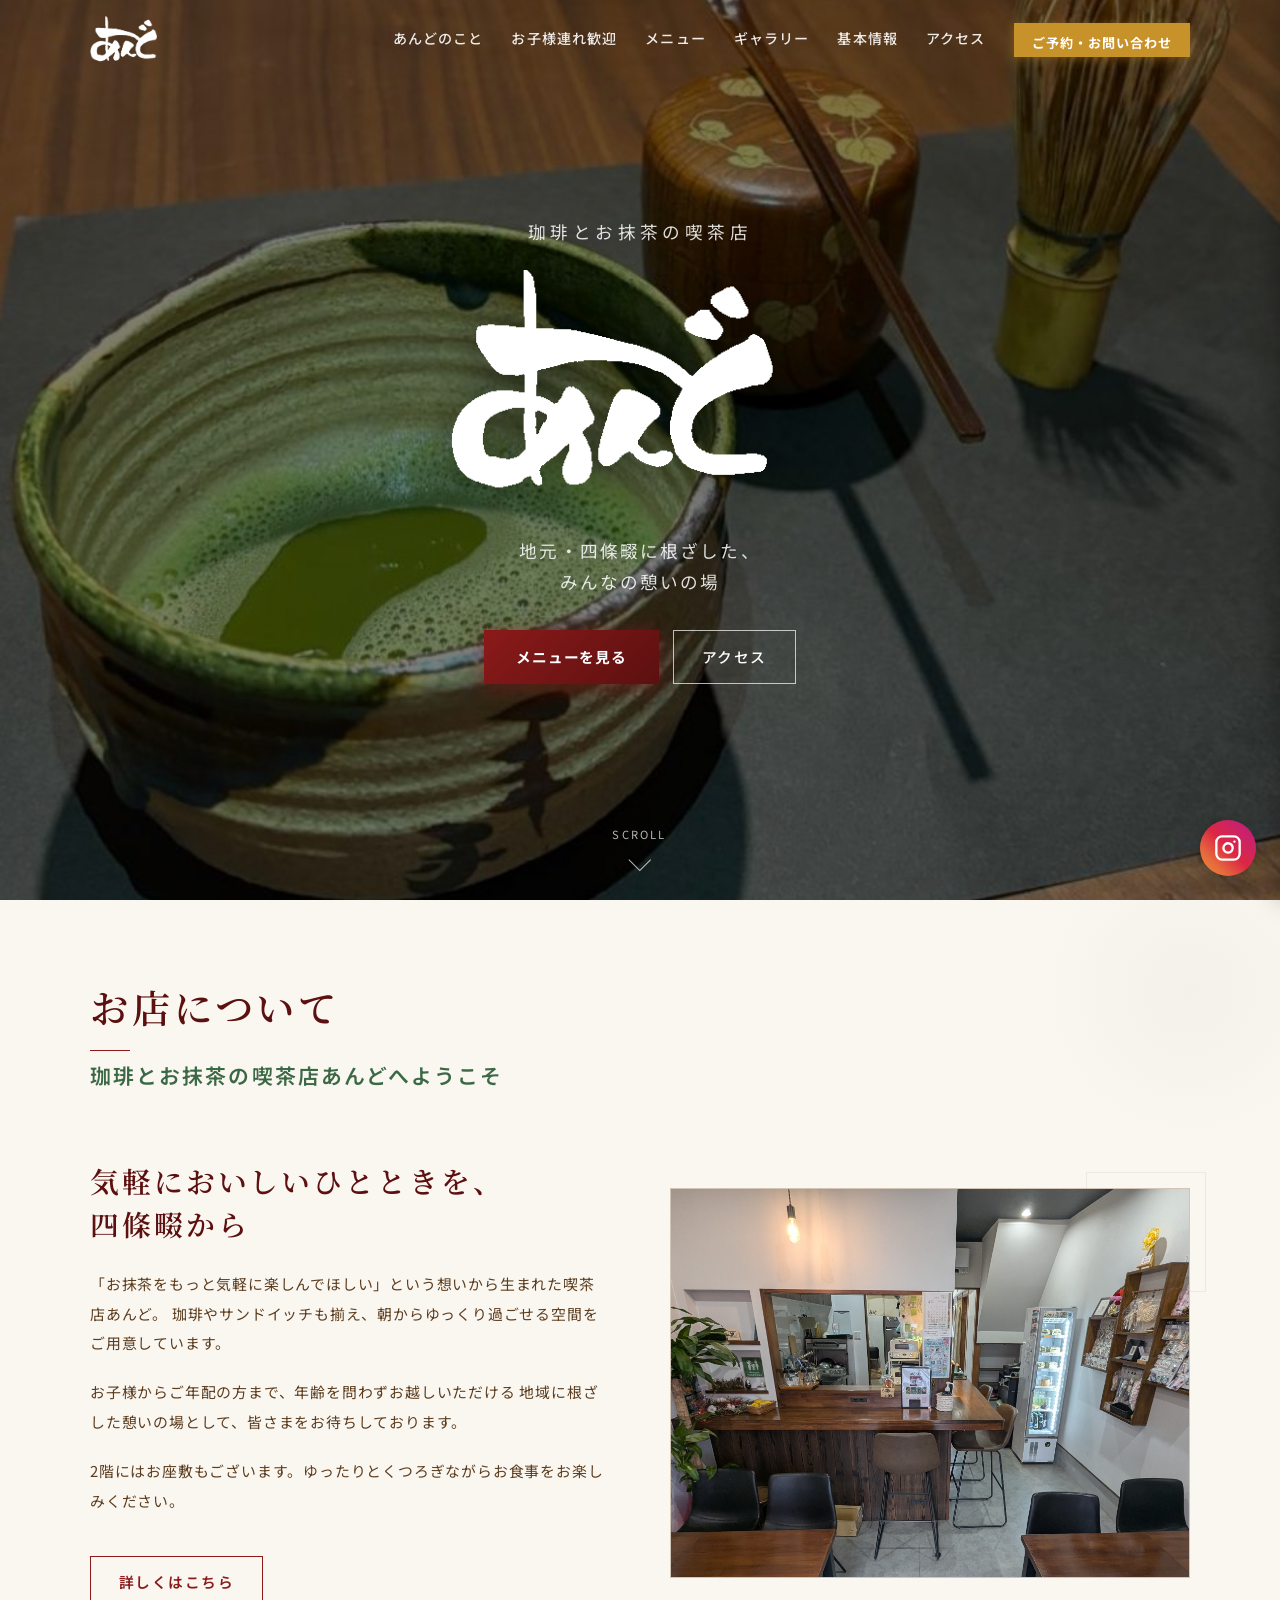
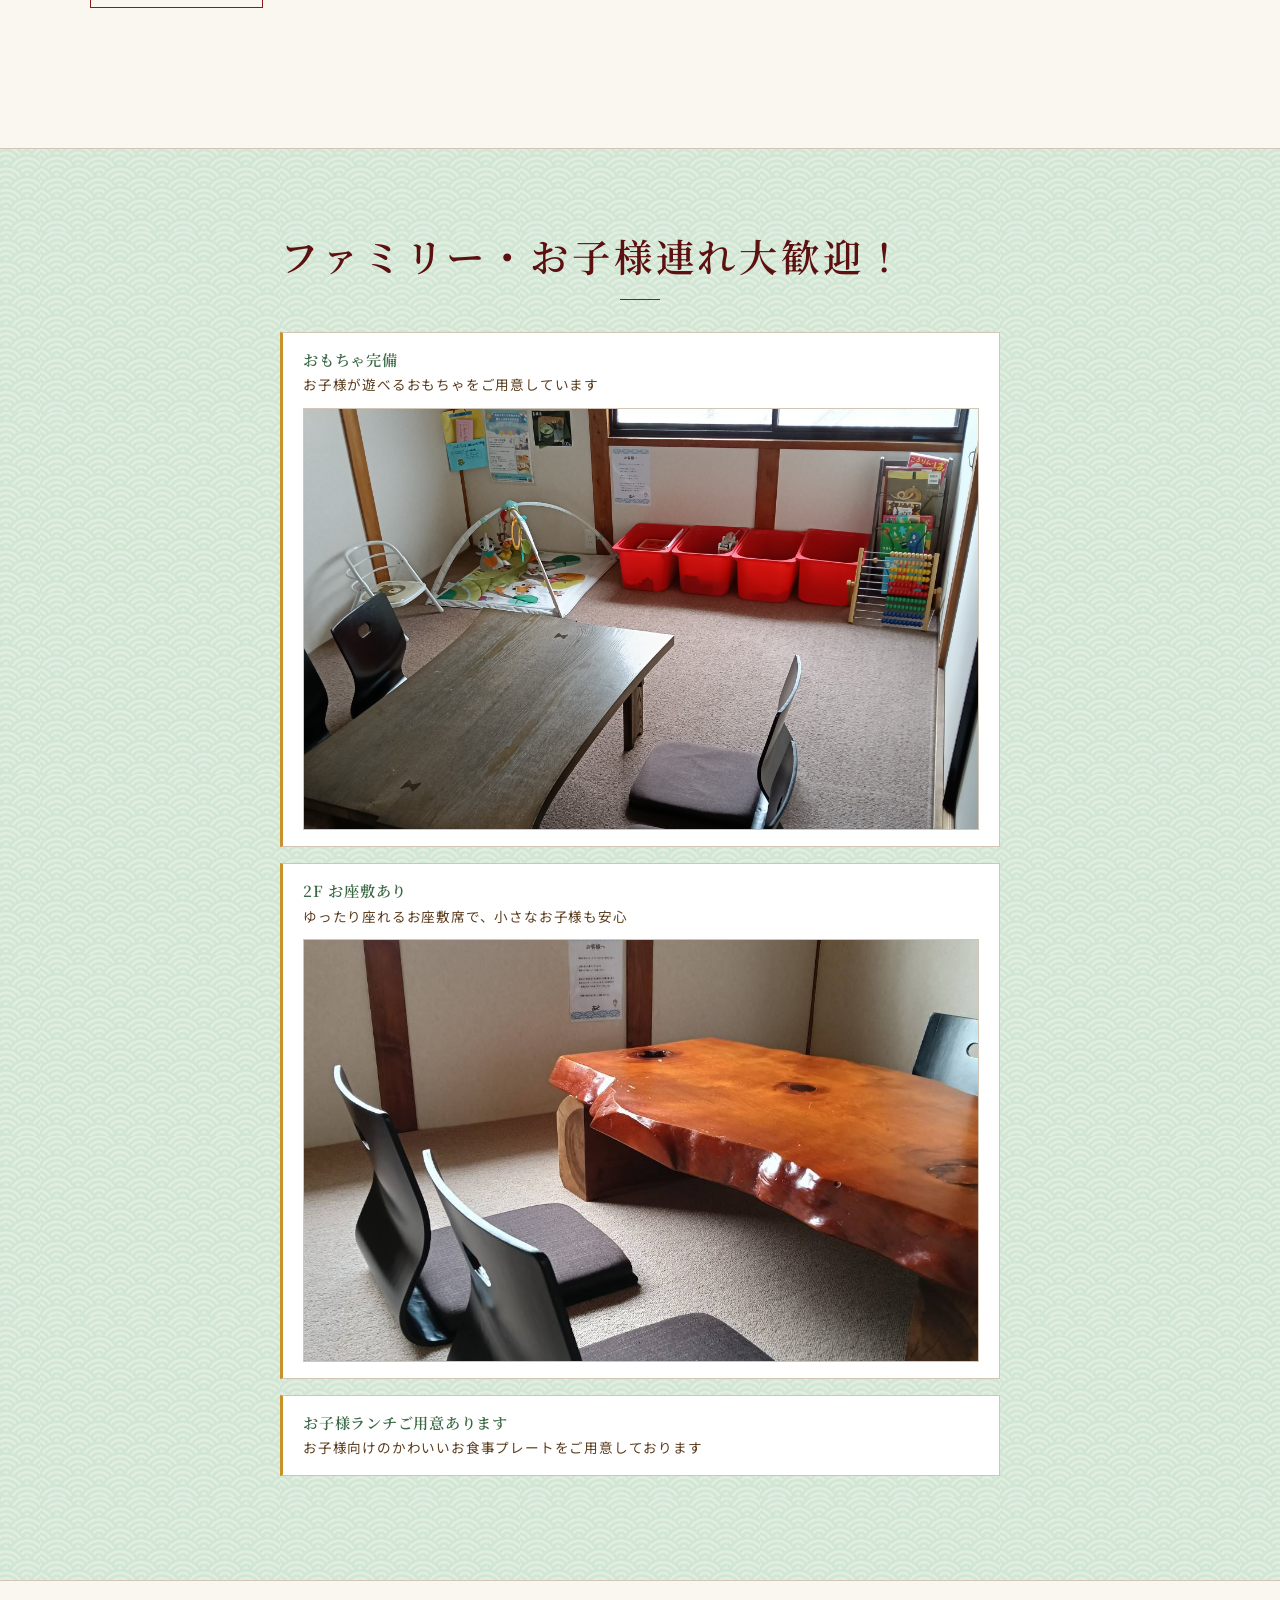
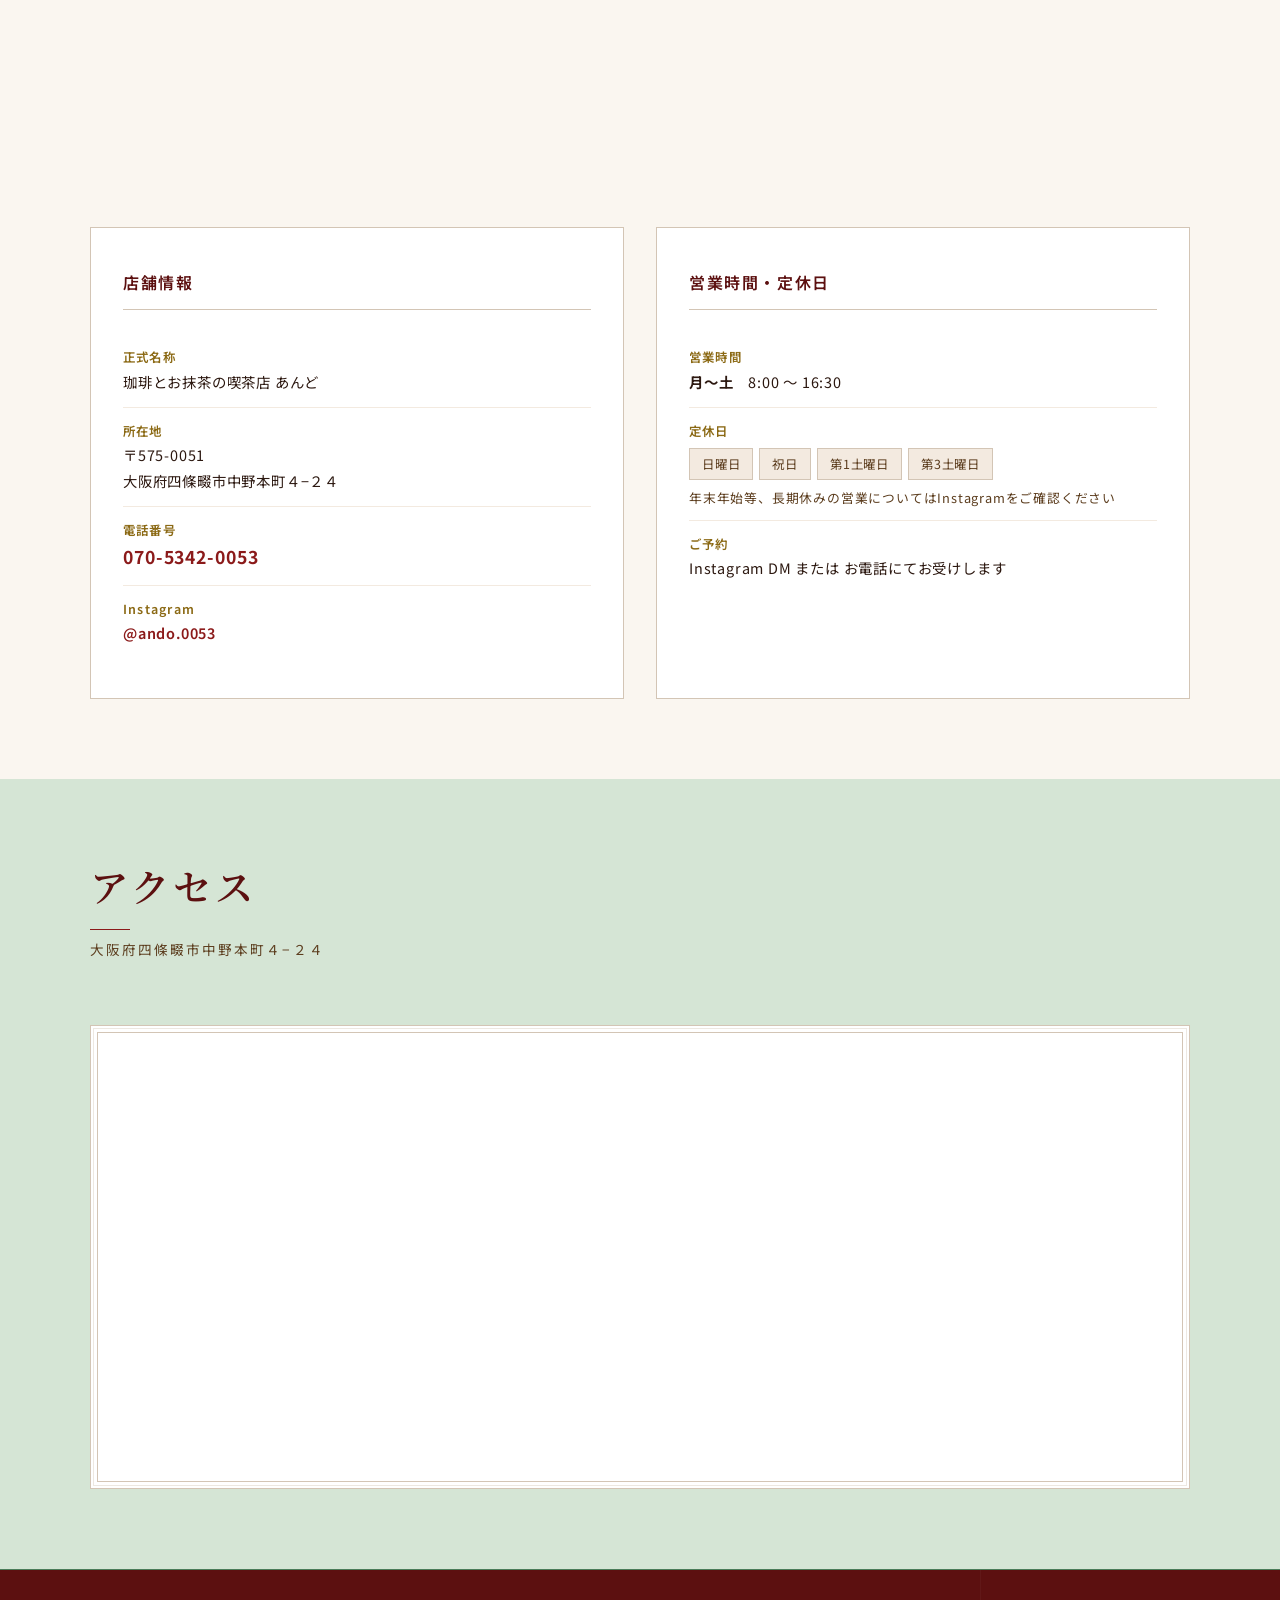
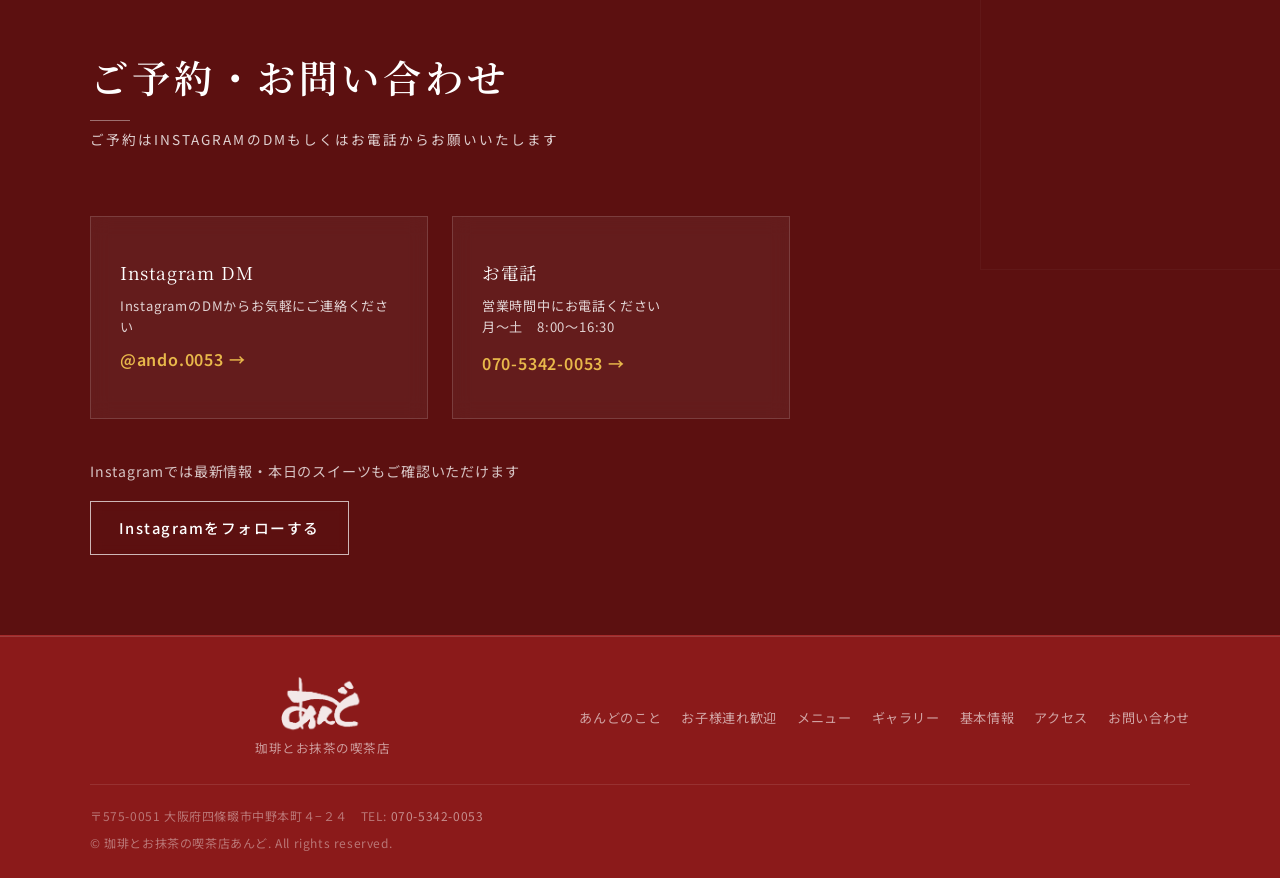
==== commit 7afbb4bf: "Update menu cards, about page features, and configure image sliders" ====
--- a/index.html
+++ b/index.html
@@ -90,10 +90,10 @@
 <nav id="mobileNav" class="mobile-nav" role="navigation" aria-label="モバイルナビゲーション">
   <button id="mobileNavClose" class="close-btn" aria-label="メニューを閉じる">✕</button>
   <a href="#hero">トップ</a>
-  <a href="#concept">お店について</a>
+  <a href="about.html">あんどのこと</a>
   <a href="#children">お子様連れ歓迎</a>
-  <a href="#menu">メニュー</a>
-  <a href="#gallery">ギャラリー</a>
+  <a href="menu.html">メニュー</a>
+  <a href="gallery.html">ギャラリー</a>
   <a href="#info">基本情報</a>
   <a href="#access">アクセス</a>
   <a href="#contact">お問い合わせ</a>
@@ -106,10 +106,10 @@
       <img src="img/ロゴ.png" alt="あんど" class="nav-logo-img">
     </a>
     <nav class="nav-links" role="navigation" aria-label="メインナビゲーション">
-      <a href="#concept">お店について</a>
+      <a href="about.html">あんどのこと</a>
       <a href="#children">お子様連れ歓迎</a>
-      <a href="#menu">メニュー</a>
-      <a href="#gallery">ギャラリー</a>
+      <a href="menu.html">メニュー</a>
+      <a href="gallery.html">ギャラリー</a>
       <a href="#info">基本情報</a>
       <a href="#access">アクセス</a>
       <a href="#contact" class="nav-cta">ご予約・お問い合わせ</a>
@@ -123,19 +123,24 @@
 <!-- ===== HERO ===== -->
 <section id="hero" aria-label="トップ">
   <div class="hero-bg slider-container" id="hero-slider">
-    <img src="img/hero1.jpg" alt="あんどの様子 1" class="slide active">
-    <img src="img/hero2.jpg" alt="あんどの様子 2" class="slide">
-    <img src="img/hero3.jpg" alt="あんどの様子 3" class="slide">
+    <img src="img/HERO1.jpg" alt="あんどの様子 1" class="slide active">
+    <img src="img/HERO2.jpg" alt="あんどの様子 2" class="slide">
+    <img src="img/HERO3.jpg" alt="あんどの様子 3" class="slide">
+    <img src="img/HERO4.jpg" alt="あんどの様子 4" class="slide">
+    <img src="img/HERO5.jpg" alt="あんどの様子 5" class="slide">
+    <img src="img/HERO6.jpg" alt="あんどの様子 6" class="slide">
+    <img src="img/HERO7.jpg" alt="あんどの様子 7" class="slide">
   </div>
   <div class="hero-overlay" aria-hidden="true"></div>
   <div class="hero-content">
+    <p class="hero-title-sub">珈琲とお抹茶の喫茶店</p>
     <h1 class="hero-title-main"><img src="img/ロゴ.png" alt="あんど" class="hero-logo-img"></h1>
     <p class="hero-tagline">
       地元・四條畷に根ざした、<br>
       みんなの憩いの場
     </p>
     <div class="hero-cta-group">
-      <a href="#menu" class="btn-primary ripple-btn" id="hero-menu-btn">
+      <a href="menu.html?tab=food" class="btn-primary ripple-btn" id="hero-menu-btn">
         <span>メニューを見る</span>
       </a>
       <a href="#access" class="btn-secondary ripple-btn" id="hero-access-btn">
@@ -159,8 +164,12 @@
       <div class="concept-text reveal-left">
         <h2>
           気軽においしいひとときを、<br>
-          四條畷から。
+          四條畷から
         </h2>
+        <div class="concept-mobile-slider slider-container" id="concept-mobile-slider">
+          <img src="img/HERO1.jpg" alt="あんどの様子 1" class="slide active">
+          <img src="img/HERO2.jpg" alt="あんどの様子 2" class="slide">
+        </div>
         <p>
           「お抹茶をもっと気軽に楽しんでほしい」という想いから生まれた喫茶店あんど。
           珈琲やサンドイッチも揃え、朝からゆっくり過ごせる空間をご用意しています。
@@ -179,7 +188,11 @@
         </div>
       </div>
       <div class="concept-image-wrap reveal-right">
-        <img src="img/店外.jpg" alt="あんど 店外" class="concept-image-img">
+        <div class="concept-image-slider slider-container" id="concept-image-slider">
+          <img src="img/店外.jpg" alt="あんど 店外" class="slide active">
+          <img src="img/店内1.jpg" alt="あんど 店内1" class="slide">
+          <img src="img/店内2.jpg" alt="あんど 店内2" class="slide">
+        </div>
         <div class="concept-deco" aria-hidden="true"></div>
       </div>
     </div>
@@ -189,230 +202,31 @@
 <!-- ===== CHILDREN WELCOME ===== -->
 <section id="children" aria-labelledby="children-heading">
   <div class="container">
-    <div class="children-wrap">
-      <div class="reveal-left">
-        <h2 id="children-heading" class="section-title" style="text-align:left; margin-bottom:2rem;">
-          お子様連れ大歓迎！
-        </h2>
-
-        <div class="children-list">
-          <div class="children-item">
-            <div class="children-item-text">
-              <h4>おもちゃ完備</h4>
-              <p>お子様が遊べるおもちゃをご用意しています</p>
-            </div>
-          </div>
-          <div class="children-item">
-            <div class="children-item-text">
-              <h4>2F お座敷あり</h4>
-              <p>ゆったり座れるお座敷席で、小さなお子様も安心</p>
-            </div>
-          </div>
-          <div class="children-item">
-            <div class="children-item-text">
-              <h4>ファミリーに優しい空間</h4>
-              <p>アットホームな雰囲気でご家族でゆっくりどうぞ</p>
-            </div>
-          </div>
-        </div>
-
-
-      </div>
-
-      <div class="children-image-side reveal-right">
-        <img src="img/店内1.jpg" alt="あんど 店内1" class="children-photo main-photo">
-        <div style="display:grid; grid-template-columns:1fr 1fr; gap:12px;">
-          <img src="img/店内2.jpg" alt="あんど 店内2" class="children-photo sub-photo">
-          <img src="img/店内3.jpg" alt="あんど 店内3" class="children-photo sub-photo">
-        </div>
-      </div>
-    </div>
-  </div>
-</section>
-
-<!-- ===== MENU ===== -->
-<section id="menu" aria-labelledby="menu-heading">
-  <div class="container">
-    <h2 id="menu-heading" class="section-title reveal">メニュー</h2>
-    <p class="section-sub reveal delay-1">こだわりの一杯・一皿をどうぞ</p>
-
-    <!-- Main menu digest -->
-    <div class="menu-digest-grid">
-      <!-- フード -->
-      <div class="menu-digest-card reveal delay-1">
-        <div class="food-hero-image" aria-label="フードメニューのスライドショー" style="aspect-ratio: 4/3;">
-          <div class="food-hero-image-inner slider-container" id="food-slider">
-            <img src="img/モーニングプレート.jpg" alt="モーニングプレート" class="slide active">
-            <img src="img/あんどサンド.jpg" alt="あんどサンド" class="slide">
-            <img src="img/選べるトーストセット.jpg" alt="選べるトーストセット" class="slide">
-            <img src="img/選べるプレート.jpg" alt="選べるプレート" class="slide">
-          </div>
-        </div>
-        <div class="menu-digest-body">
-          <span class="menu-card-tag">FOOD</span>
-          <h3 class="menu-card-title">お食事</h3>
-          <p class="menu-card-desc">あんど特製のメニューをご用意しております。</p>
-          <div class="menu-digest-more">
-            <a href="menu.html?tab=food" class="btn-more">
-              <span>詳しくみる</span>
-              <span class="arrow">→</span>
-            </a>
-          </div>
-        </div>
-      </div>
-
-      <!-- ドリンク -->
-      <div class="menu-digest-card reveal delay-2">
-        <div class="food-hero-image" aria-label="ドリンクメニューのスライドショー" style="aspect-ratio: 4/3;">
-          <div class="food-hero-image-inner slider-container" id="drink-slider">
-            <img src="img/コーヒー.jpg" alt="コーヒー" class="slide active">
-            <img src="img/プレミアムアイスコーヒー.jpg" alt="プレミアムアイスコーヒー" class="slide">
-            <img src="img/ソフトドリンク.jpg" alt="ソフトドリンク" class="slide">
-          </div>
-        </div>
-        <div class="menu-digest-body">
-          <span class="menu-card-tag">DRINK</span>
-          <h3 class="menu-card-title">お飲み物</h3>
-          <p class="menu-card-desc">こだわりの珈琲やお抹茶など、豊富なドリンクメニューをご用意しております。</p>
-          <div class="menu-digest-more">
-            <a href="menu.html?tab=drink" class="btn-more">
-              <span>詳しくみる</span>
-              <span class="arrow">→</span>
-            </a>
-          </div>
-        </div>
-      </div>
-
-      <!-- スイーツ -->
-      <div class="menu-digest-card reveal delay-3">
-        <div class="food-hero-image" aria-label="スイーツメニューのスライドショー" style="aspect-ratio: 4/3;">
-          <div class="food-hero-image-inner slider-container" id="sweets-slider">
-            <img src="img/抹茶氷.jpg" alt="抹茶氷(期間限定)" class="slide active">
-            <img src="img/抹茶シフォン.jpg" alt="抹茶シフォン" class="slide">
-            <img src="img/抹茶パフェ.png" alt="抹茶パフェ" class="slide">
-            <img src="img/チョコアイス.png" alt="チョコアイス" class="slide">
-            <img src="img/バニラアイス.png" alt="バニラアイス" class="slide">
-            <img src="img/マロンパフェ.png" alt="マロンパフェ" class="slide">
-            <img src="img/いちごパフェ.png" alt="いちごパフェ" class="slide">
-            <img src="img/レモンパウンドケーキ.png" alt="レモンパウンドケーキ" class="slide">
-            <img src="img/コーヒーゼリー.png" alt="コーヒーゼリー" class="slide">
-          </div>
-        </div>
-        <div class="menu-digest-body">
-          <span class="menu-card-tag green">SWEETS</span>
-          <h3 class="menu-card-title">スイーツ</h3>
-          <p class="menu-card-desc">お抹茶や期間限定の商品もご用意しております</p>
-          <div class="menu-digest-more">
-            <a href="menu.html?tab=matcha" class="btn-more">
-              <span>詳しくみる</span>
-              <span class="arrow">→</span>
-            </a>
-          </div>
-        </div>
-      </div>
-    </div>
-
-
-
-  </div>
-</section>
-
-<!-- ===== GALLERY ===== -->
-<section id="gallery">
-  <div class="container">
-    <h2 class="section-title reveal">ギャラリー</h2>
-    <div class="gallery-slider-wrap reveal delay-2">
-      <!-- Row 1 (slides left) -->
-      <div class="gallery-track track-row1">
-        <div class="gallery-item" id="gallery-1">
-          <img src="img/gallery1.jpg" alt="ギャラリー画像1">
-        </div>
-        <div class="gallery-item" id="gallery-2">
-          <img src="img/gallery2.jpg" alt="ギャラリー画像2">
-        </div>
-        <div class="gallery-item" id="gallery-3">
-          <img src="img/gallery3.jpg" alt="ギャラリー画像3">
-        </div>
-        <div class="gallery-item" id="gallery-4">
-          <img src="img/gallery4.jpg" alt="ギャラリー画像4">
-        </div>
-        <div class="gallery-item" id="gallery-5">
-          <img src="img/gallery5.jpg" alt="ギャラリー画像5">
-        </div>
-        <div class="gallery-item" id="gallery-6">
-          <img src="img/gallery6.jpg" alt="ギャラリー画像6">
-        </div>
-        <div class="gallery-item" id="gallery-7">
-          <img src="img/gallery7.jpg" alt="ギャラリー画像7">
-        </div>
-        <!-- Duplicated items for seamless scrolling -->
-        <div class="gallery-item" aria-hidden="true">
-          <img src="img/gallery1.jpg" alt="">
-        </div>
-        <div class="gallery-item" aria-hidden="true">
-          <img src="img/gallery2.jpg" alt="">
-        </div>
-        <div class="gallery-item" aria-hidden="true">
-          <img src="img/gallery3.jpg" alt="">
-        </div>
-        <div class="gallery-item" aria-hidden="true">
-          <img src="img/gallery4.jpg" alt="">
-        </div>
-        <div class="gallery-item" aria-hidden="true">
-          <img src="img/gallery5.jpg" alt="">
-        </div>
-        <div class="gallery-item" aria-hidden="true">
-          <img src="img/gallery6.jpg" alt="">
-        </div>
-        <div class="gallery-item" aria-hidden="true">
-          <img src="img/gallery7.jpg" alt="">
-        </div>
-      </div>
-
-      <!-- Row 2 (slides right) -->
-      <div class="gallery-track track-row2">
-        <div class="gallery-item" id="gallery-8">
-          <img src="img/gallery8.jpg" alt="ギャラリー画像8">
-        </div>
-        <div class="gallery-item" id="gallery-9">
-          <img src="img/gallery9.jpg" alt="ギャラリー画像9">
-        </div>
-        <div class="gallery-item" id="gallery-10">
-          <img src="img/gallery10.jpg" alt="ギャラリー画像10">
-        </div>
-        <div class="gallery-item" id="gallery-11">
-          <img src="img/gallery11.jpg" alt="ギャラリー画像11">
-        </div>
-        <div class="gallery-item" id="gallery-12">
-          <img src="img/gallery12.jpg" alt="ギャラリー画像12">
-        </div>
-        <div class="gallery-item" id="gallery-13">
-          <img src="img/gallery13.jpg" alt="ギャラリー画像13">
-        </div>
-        <div class="gallery-item" id="gallery-14">
-          <img src="img/gallery14.jpg" alt="ギャラリー画像14">
-        </div>
-        <!-- Duplicated items for seamless scrolling -->
-        <div class="gallery-item" aria-hidden="true">
-          <img src="img/gallery8.jpg" alt="">
-        </div>
-        <div class="gallery-item" aria-hidden="true">
-          <img src="img/gallery9.jpg" alt="">
-        </div>
-        <div class="gallery-item" aria-hidden="true">
-          <img src="img/gallery10.jpg" alt="">
-        </div>
-        <div class="gallery-item" aria-hidden="true">
-          <img src="img/gallery11.jpg" alt="">
-        </div>
-        <div class="gallery-item" aria-hidden="true">
-          <img src="img/gallery12.jpg" alt="">
-        </div>
-        <div class="gallery-item" aria-hidden="true">
-          <img src="img/gallery13.jpg" alt="">
-        </div>
-        <div class="gallery-item" aria-hidden="true">
-          <img src="img/gallery14.jpg" alt="">
+    <div class="children-wrap reveal">
+      <h2 id="children-heading" class="section-title" style="margin-bottom:2rem;">
+        ファミリー・お子様連れ大歓迎！
+      </h2>
+
+      <div class="children-list">
+        <div class="children-item">
+          <div class="children-item-text">
+            <h4>おもちゃ完備</h4>
+            <p>お子様が遊べるおもちゃをご用意しています</p>
+            <img src="img/店内2.jpg" alt="あんど おもちゃ完備" class="children-item-img">
+          </div>
+        </div>
+        <div class="children-item">
+          <div class="children-item-text">
+            <h4>2F お座敷あり</h4>
+            <p>ゆったり座れるお座敷席で、小さなお子様も安心</p>
+            <img src="img/店内3.jpg" alt="あんど 2F お座敷あり" class="children-item-img">
+          </div>
+        </div>
+        <div class="children-item">
+          <div class="children-item-text">
+            <h4>お子様ランチご用意あります</h4>
+            <p>お子様向けのかわいいお食事プレートをご用意しております</p>
+          </div>
         </div>
       </div>
     </div>
@@ -493,6 +307,9 @@
                 <span class="holiday-badge">祝日</span>
                 <span class="holiday-badge">第1土曜日</span>
                 <span class="holiday-badge">第3土曜日</span>
+              </div>
+              <div class="info-note" style="margin-top: 8px; font-size: 0.8rem; color: var(--text-mid); line-height: 1.5;">
+                年末年始等、長期休みの営業についてはInstagramをご確認ください
               </div>
             </div>
           </div>
@@ -586,10 +403,10 @@
         <div class="footer-name">珈琲とお抹茶の喫茶店</div>
       </div>
       <nav class="footer-links" aria-label="フッターナビゲーション">
-        <a href="#concept">お店について</a>
+        <a href="about.html">あんどのこと</a>
         <a href="#children">お子様連れ歓迎</a>
-        <a href="#menu">メニュー</a>
-        <a href="#gallery">ギャラリー</a>
+        <a href="menu.html">メニュー</a>
+        <a href="gallery.html">ギャラリー</a>
         <a href="#info">基本情報</a>
         <a href="#access">アクセス</a>
         <a href="#contact">お問い合わせ</a>
@@ -601,7 +418,7 @@
         <span class="footer-tel-separator">　</span>
         <span class="footer-tel-wrap">TEL: <a href="tel:07053420053" style="color:rgba(255,255,255,0.5);">070-5342-0053</a></span>
       </p>
-      <p style="margin-top:6px;">&copy; 2026 珈琲とお抹茶の喫茶店あんど. All rights reserved.</p>
+      <p style="margin-top:6px;">&copy; 珈琲とお抹茶の喫茶店あんど. All rights reserved.</p>
     </div>
   </div>
 </footer>
--- a/css/style.css
+++ b/css/style.css
@@ -529,6 +529,23 @@
   border-bottom: 1px solid var(--border-color);
 }
 
+#concept .section-sub {
+  font-size: clamp(1.05rem, 2.5vw, 1.3rem);
+  font-weight: 600;
+  color: var(--green);
+  letter-spacing: 0.1em;
+}
+
+.concept-mobile-slider {
+  display: none;
+}
+
+.concept-image-slider {
+  width: 100%;
+  aspect-ratio: 4/3;
+  border: 1px solid var(--border-color);
+}
+
 #concept::before {
   content: '';
   position: absolute;
@@ -816,21 +833,35 @@
   100% { transform: translateX(0); }
 }
 
+/* ===== GALLERY GRID PAGE ===== */
+.gallery-grid {
+  display: grid;
+  grid-template-columns: repeat(auto-fill, minmax(240px, 1fr));
+  gap: 16px;
+  margin-top: 2rem;
+}
+
+.gallery-grid .gallery-item {
+  width: 100%;
+  flex-shrink: 1;
+}
+
 /* ===== CHILDREN WELCOME ===== */
 #children {
-  background: var(--green-pale);
+  background-image: linear-gradient(rgba(224, 236, 224, 0.92), rgba(224, 236, 224, 0.92)), url('../img/青海波.png');
+  background-size: 240px;
+  background-repeat: repeat;
+  background-position: center;
   color: var(--text-dark);
   padding: 80px 0;
   position: relative;
   overflow: hidden;
-  border-bottom: 1px solid var(--green-light);
+  border-bottom: 1px solid var(--border-color);
 }
 
 .children-wrap {
-  display: grid;
-  grid-template-columns: 1fr 1fr;
-  gap: 48px;
-  align-items: center;
+  max-width: 720px;
+  margin: 0 auto;
 }
 
 .children-list {
@@ -872,6 +903,17 @@
   line-height: 1.6;
 }
 
+.children-item-img {
+  width: 100%;
+  max-width: 100%;
+  height: auto;
+  aspect-ratio: 16/10;
+  object-fit: cover;
+  margin-top: 12px;
+  border: 1px solid var(--border-color);
+  display: block;
+}
+
 .natural-badge {
   display: inline-flex;
   align-items: center;
@@ -915,7 +957,7 @@
 }
 #children .section-title::after {
   background: var(--red);
-  margin-left: 0;
+  margin: 1rem auto 0;
 }
 
 /* ===== MENU SECTION ===== */
@@ -937,6 +979,7 @@
 .menu-tabs {
   display: flex;
   justify-content: center;
+  flex-wrap: wrap;
   gap: 0;
   margin-bottom: 3rem;
   border-bottom: 1px solid var(--border-color);
@@ -1167,10 +1210,10 @@
 
 .menu-card-tag {
   display: inline-block;
-  font-size: 0.7rem;
+  font-size: 0.85rem;
   font-weight: 600;
-  letter-spacing: 0.1em;
-  padding: 2px 8px;
+  letter-spacing: 0.05em;
+  padding: 4px 10px;
   border-radius: 0;
   margin-bottom: 0.8rem;
   background: var(--red);
@@ -1381,10 +1424,7 @@
 
 /* ===== INFO SECTION ===== */
 #info {
-  background-image: linear-gradient(rgba(224, 236, 224, 0.92), rgba(224, 236, 224, 0.92)), url('../img/青海波.png');
-  background-size: 240px;
-  background-repeat: repeat;
-  background-position: center;
+  background: var(--cream);
   padding: 80px 0;
 }
 
@@ -1469,8 +1509,8 @@
 /* ===== MAP SECTION ===== */
 #access {
   padding: 80px 0;
-  background: var(--cream);
-  border-bottom: 1px solid var(--border-color);
+  background: var(--green-pale);
+  border-bottom: 1px solid var(--green-light);
 }
 
 .map-wrap {
@@ -1697,8 +1737,14 @@
   .nav-links { display: none; }
   .hamburger { display: flex; }
   .concept-grid { grid-template-columns: 1fr; gap: 32px; }
+  .concept-mobile-slider {
+    display: block;
+    width: 100%;
+    aspect-ratio: 4/3;
+    border: 1px solid var(--border-color);
+    margin: 1.5rem 0 1rem;
+  }
   .concept-cards { grid-template-columns: 1fr 1fr; }
-  .children-wrap { grid-template-columns: 1fr; }
   .children-list { max-width: 500px; margin: 0 auto 1.5rem; width: 100%; }
   .info-grid { grid-template-columns: 1fr; }
   .contact-cards { grid-template-columns: 1fr; }
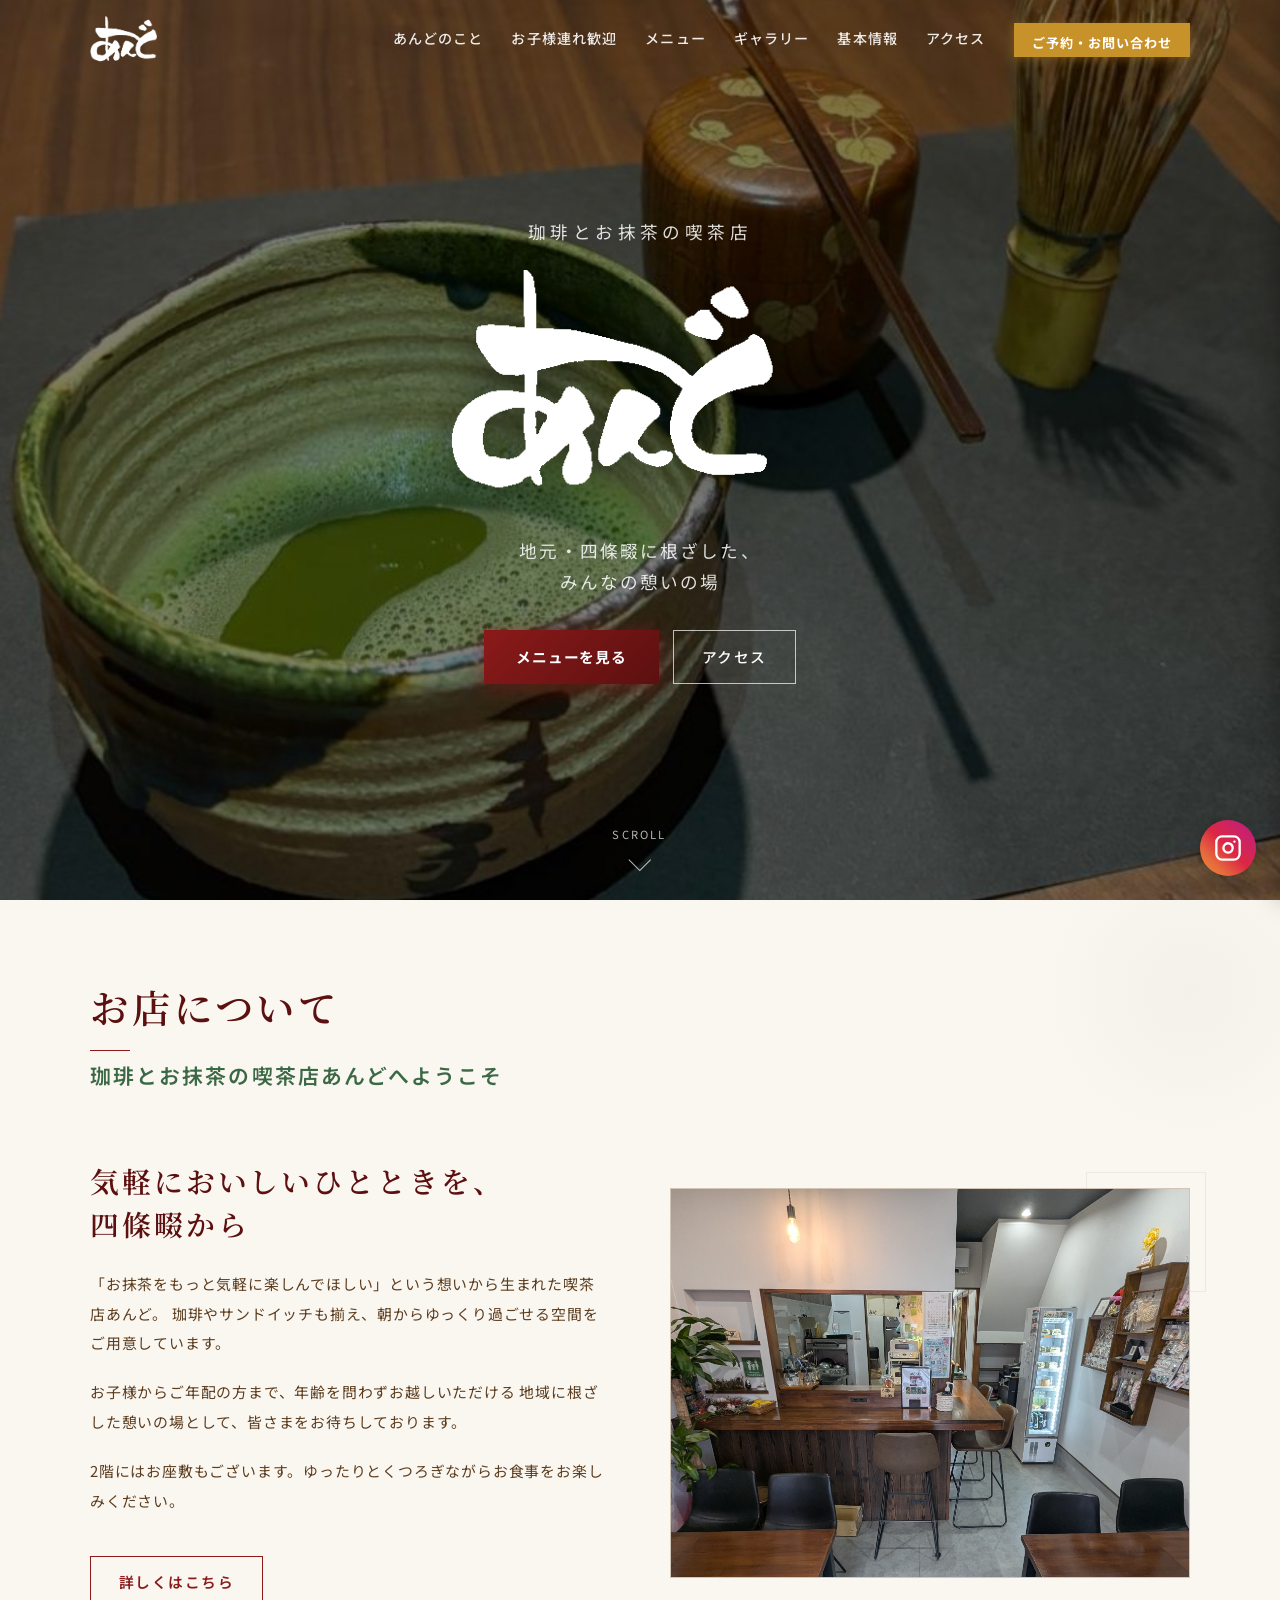
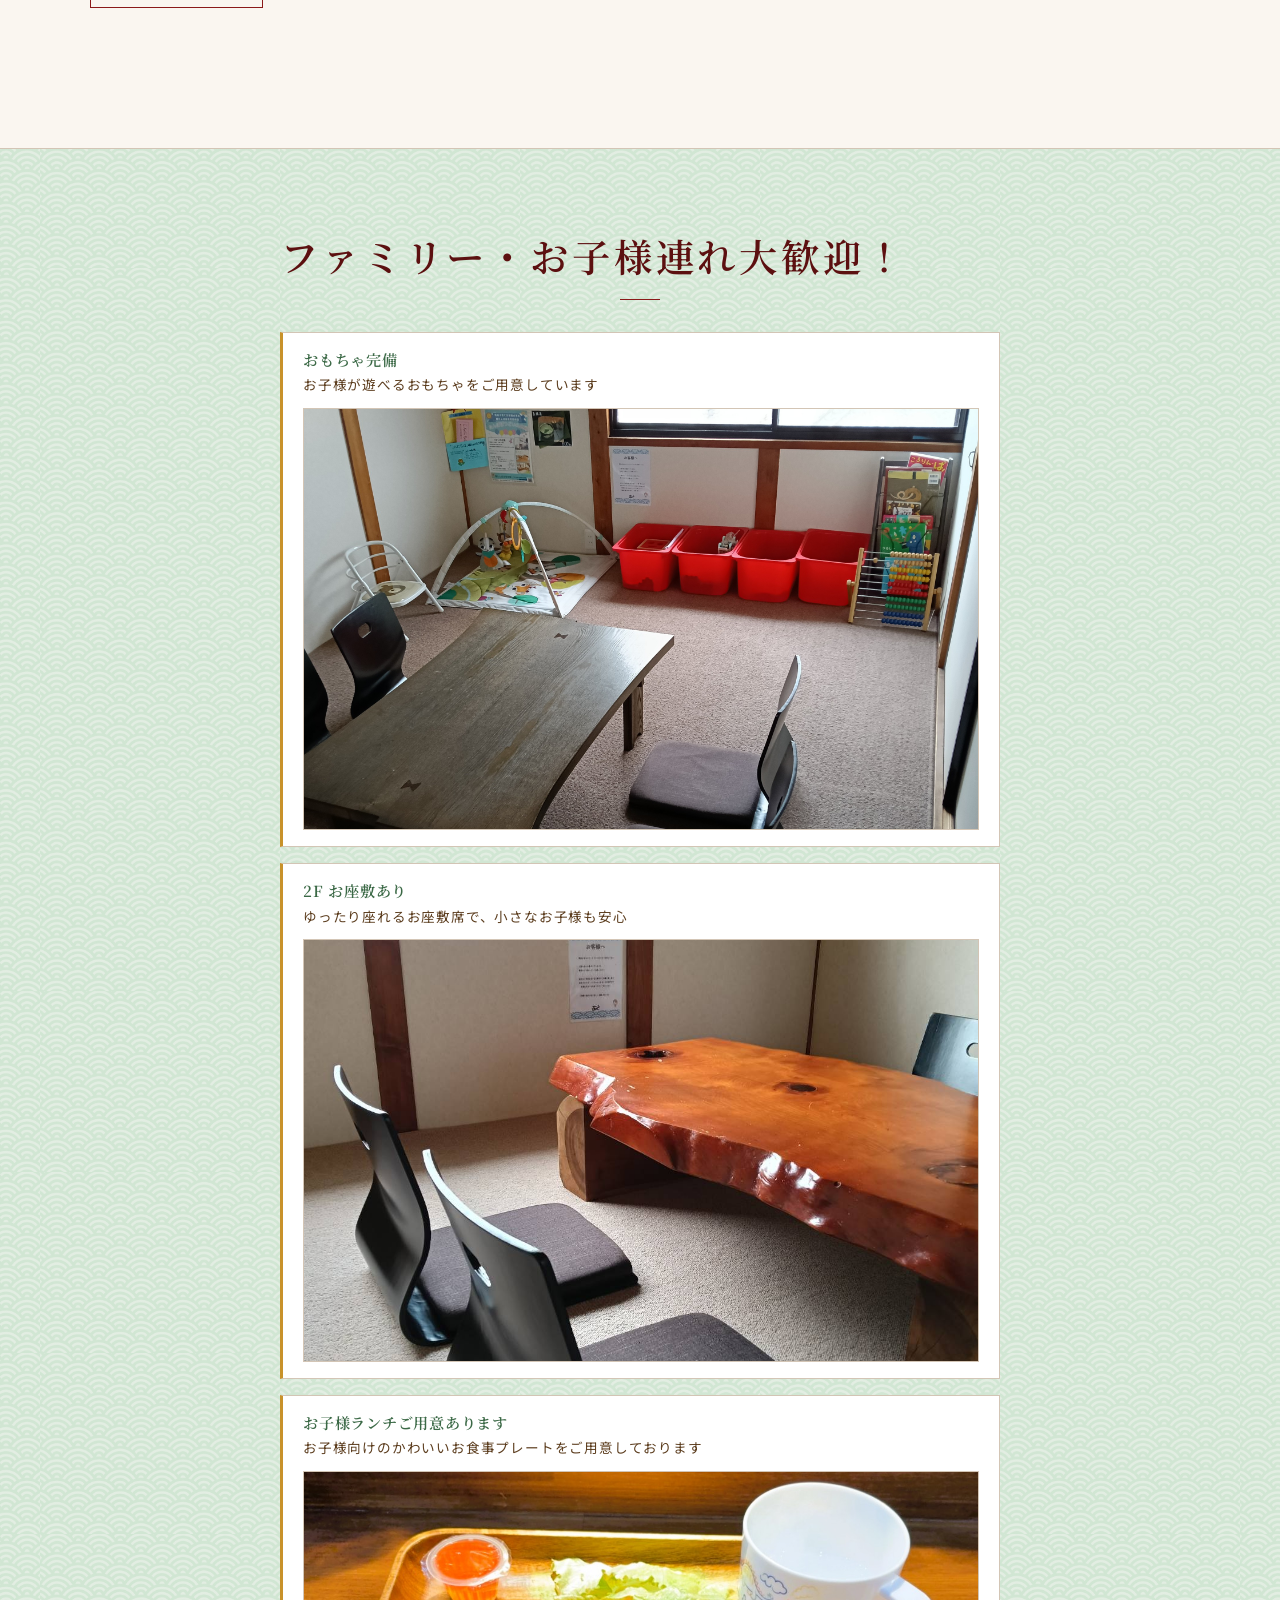
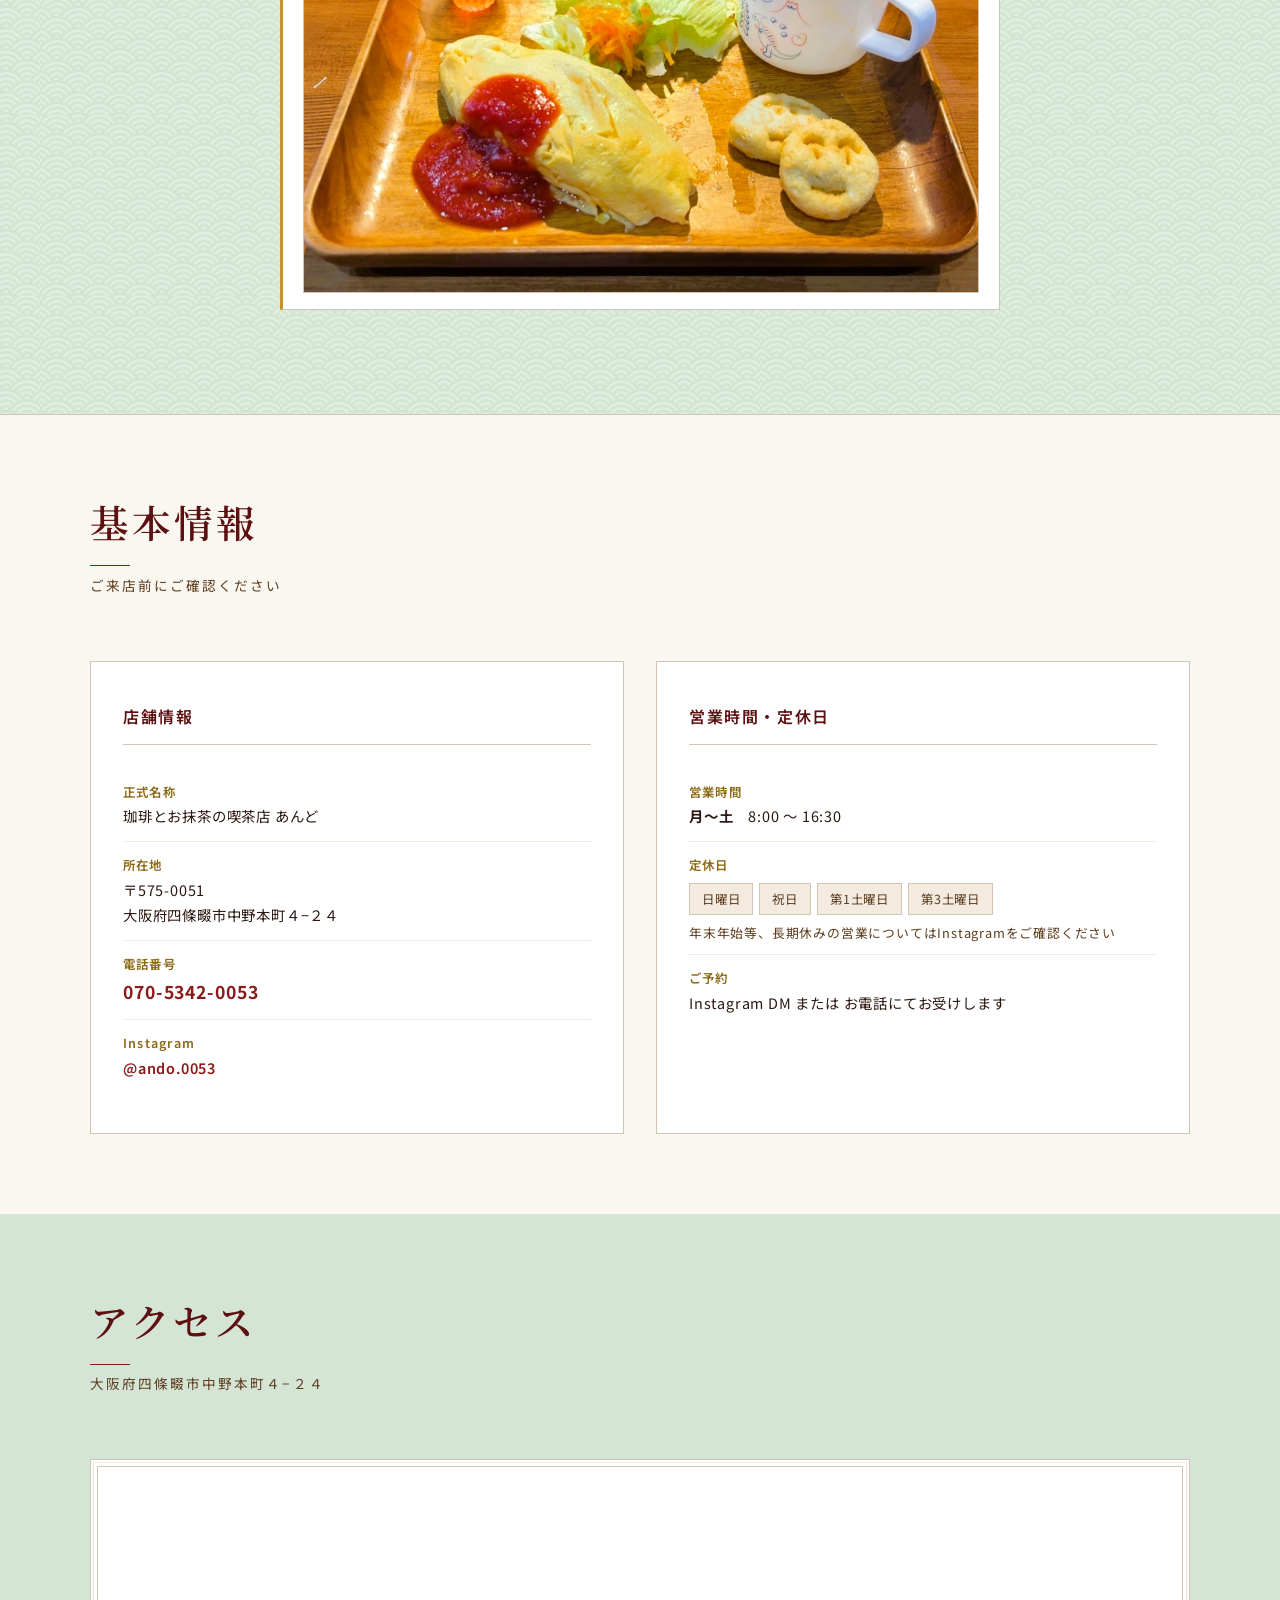
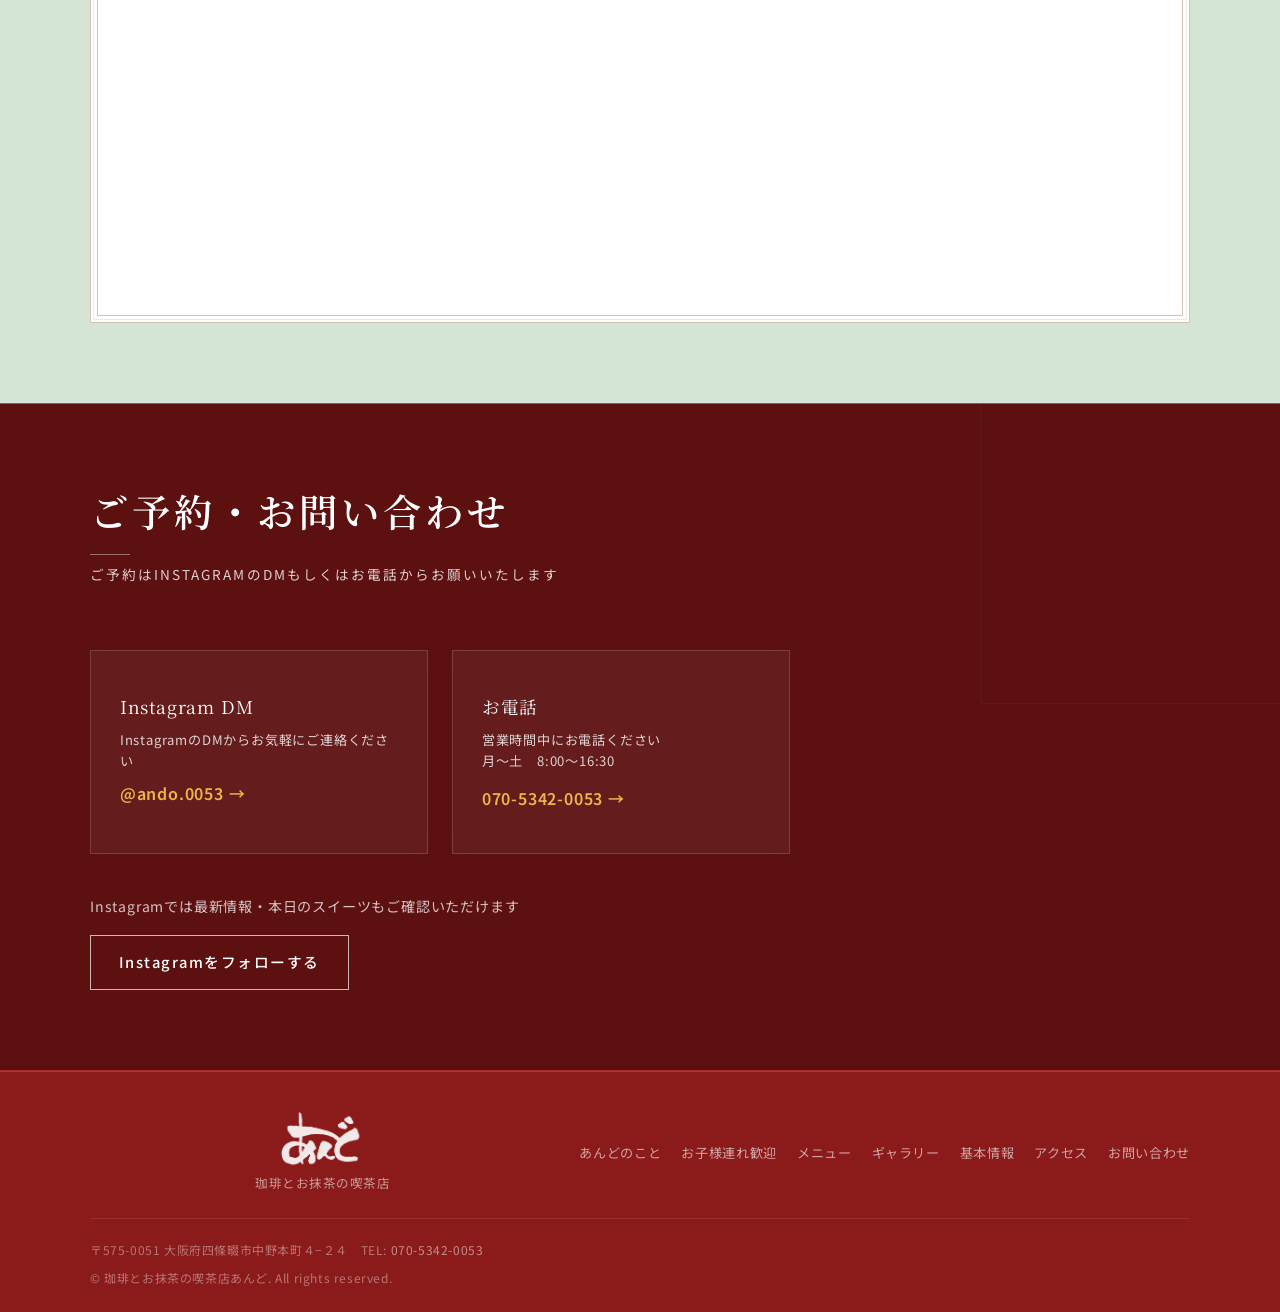
==== commit 687f1d3e: "Update menu details, layouts, image position styles, and asset files" ====
--- a/index.html
+++ b/index.html
@@ -90,7 +90,7 @@
 <nav id="mobileNav" class="mobile-nav" role="navigation" aria-label="モバイルナビゲーション">
   <button id="mobileNavClose" class="close-btn" aria-label="メニューを閉じる">✕</button>
   <a href="#hero">トップ</a>
-  <a href="about.html">あんどのこと</a>
+  <a href="about.html">お店について</a>
   <a href="#children">お子様連れ歓迎</a>
   <a href="menu.html">メニュー</a>
   <a href="gallery.html">ギャラリー</a>
@@ -226,6 +226,7 @@
           <div class="children-item-text">
             <h4>お子様ランチご用意あります</h4>
             <p>お子様向けのかわいいお食事プレートをご用意しております</p>
+            <img src="img/お子様ランチ.jpg" alt="あんど お子様ランチ" class="children-item-img">
           </div>
         </div>
       </div>
--- a/css/style.css
+++ b/css/style.css
@@ -1322,10 +1322,27 @@
 .matcha-hero-inner {
   position: relative;
   z-index: 1;
-  display: flex;
-  align-items: center;
+  display: grid;
+  grid-template-columns: 1.2fr 0.8fr;
+  gap: 2.5rem;
+  align-items: center;
+  width: 100%;
+}
+
+.matcha-hero-image-wrap {
+  width: 100%;
+  display: flex;
   justify-content: center;
-  width: 100%;
+  align-items: center;
+}
+
+.matcha-hero-image {
+  width: 100%;
+  height: auto;
+  aspect-ratio: 4/3;
+  object-fit: cover;
+  border: 1px solid rgba(255, 255, 255, 0.2);
+  display: block;
 }
 
 .matcha-items {
@@ -1973,6 +1990,11 @@
   display: block;
 }
 
+#menu-matcha-hyo .menu-card-image-inner img,
+#menu-matcha-parfait .menu-card-image-inner img {
+  object-position: top;
+}
+
 /* ===== DRINK DETAIL IMAGE STYLE (SHOW ALL) ===== */
 #panel-drink .menu-card-image-inner {
   background: transparent;
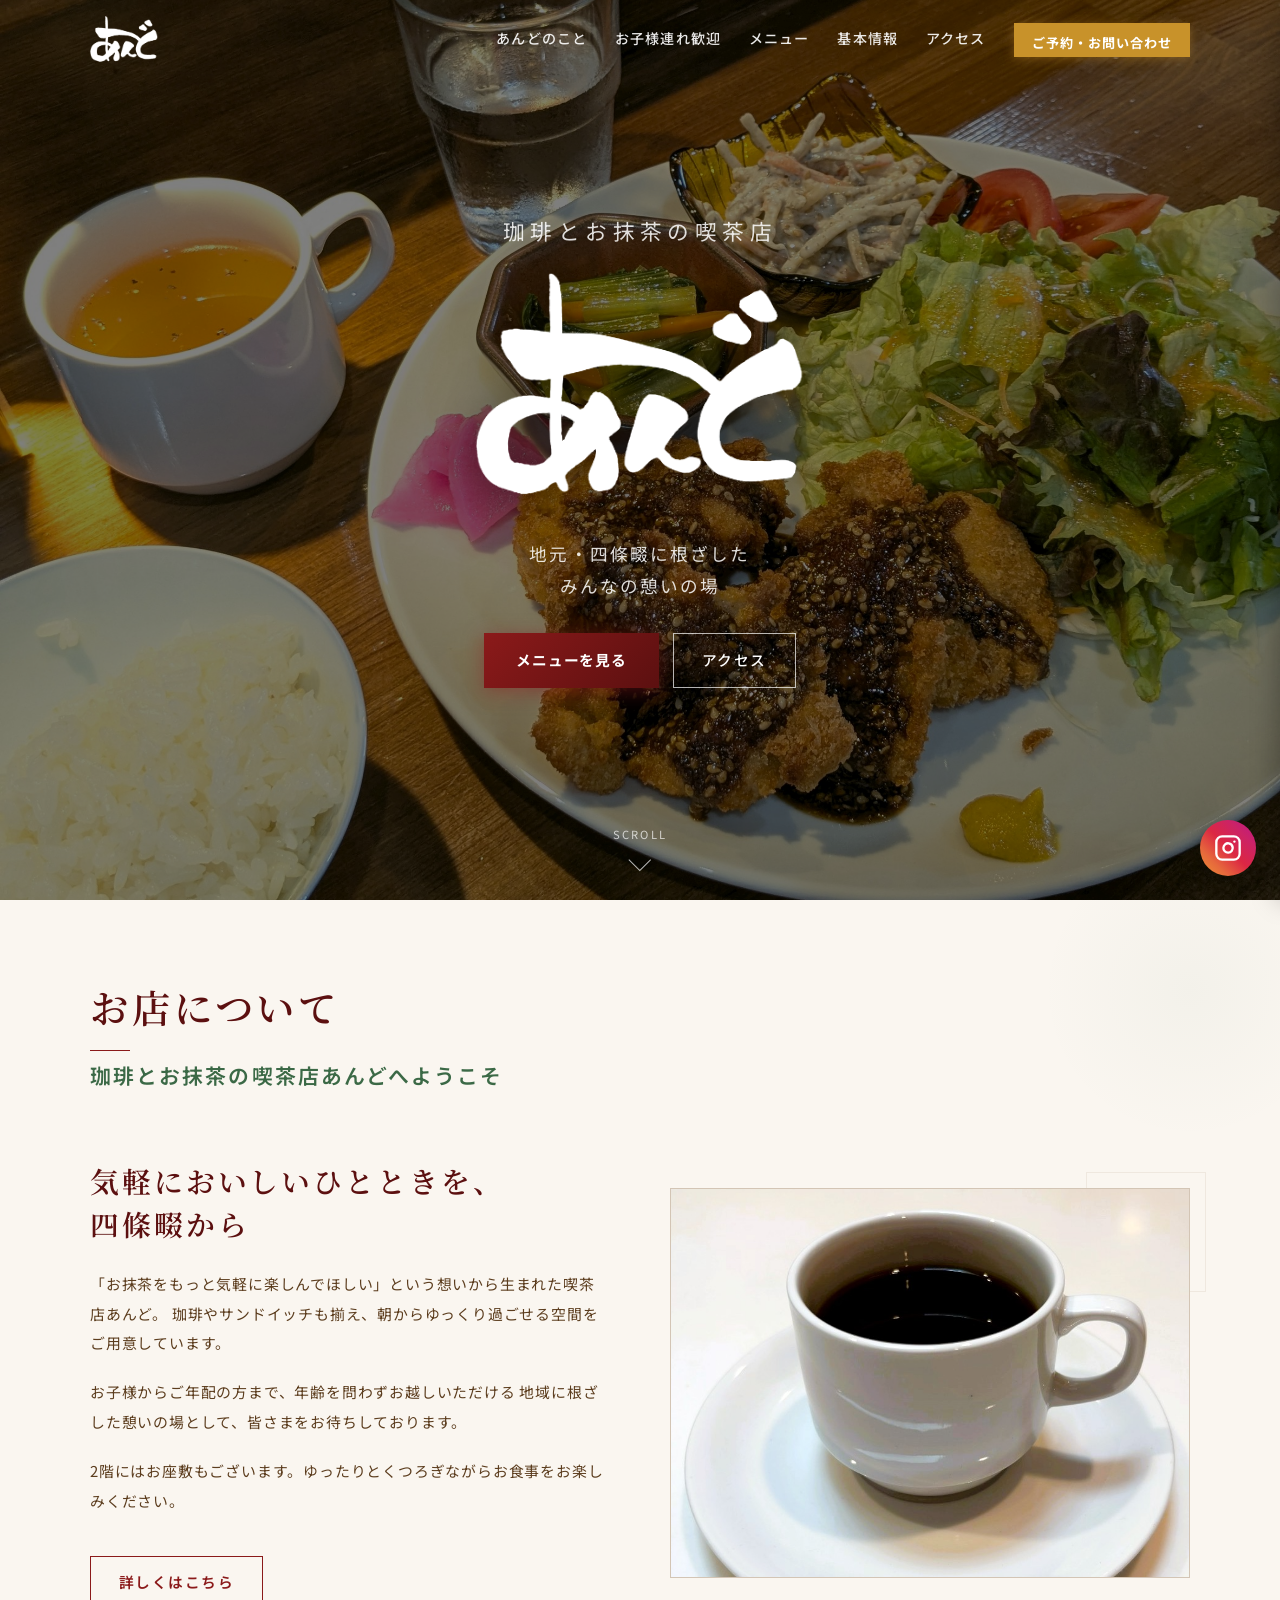
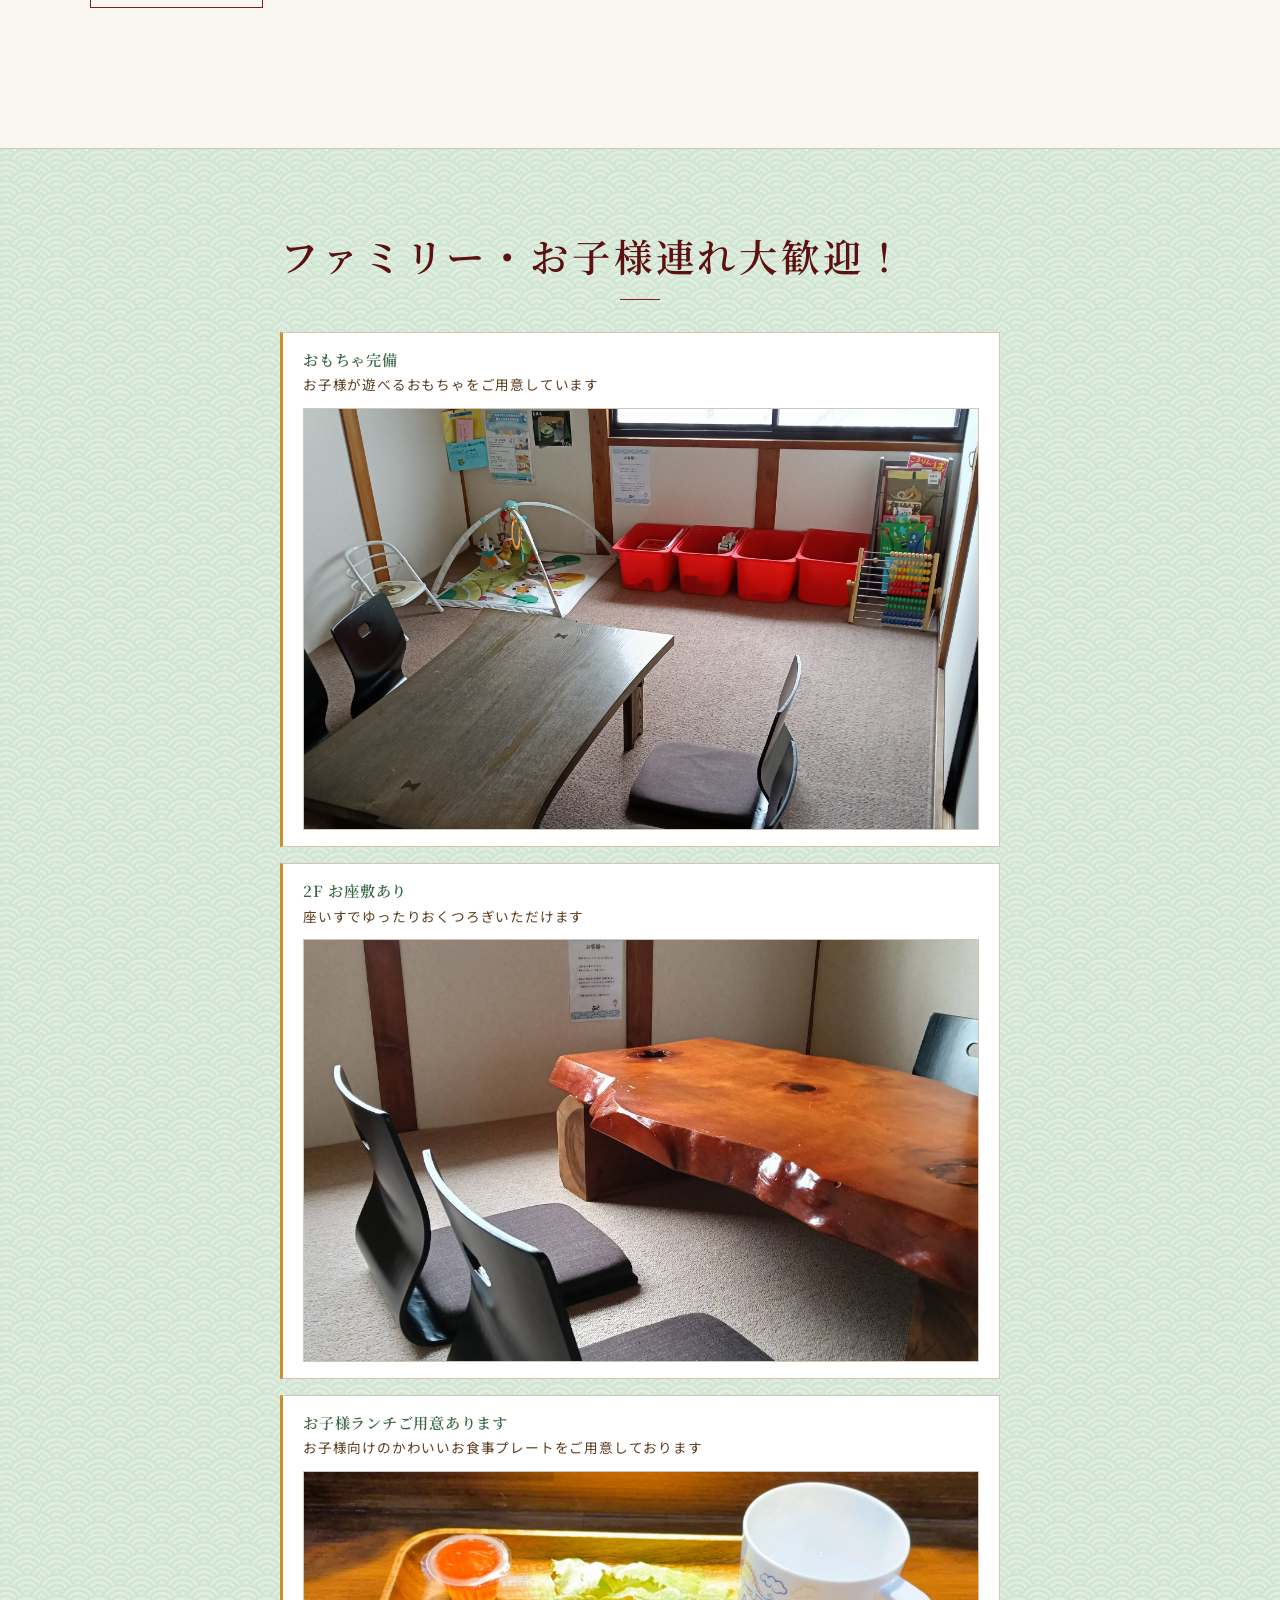
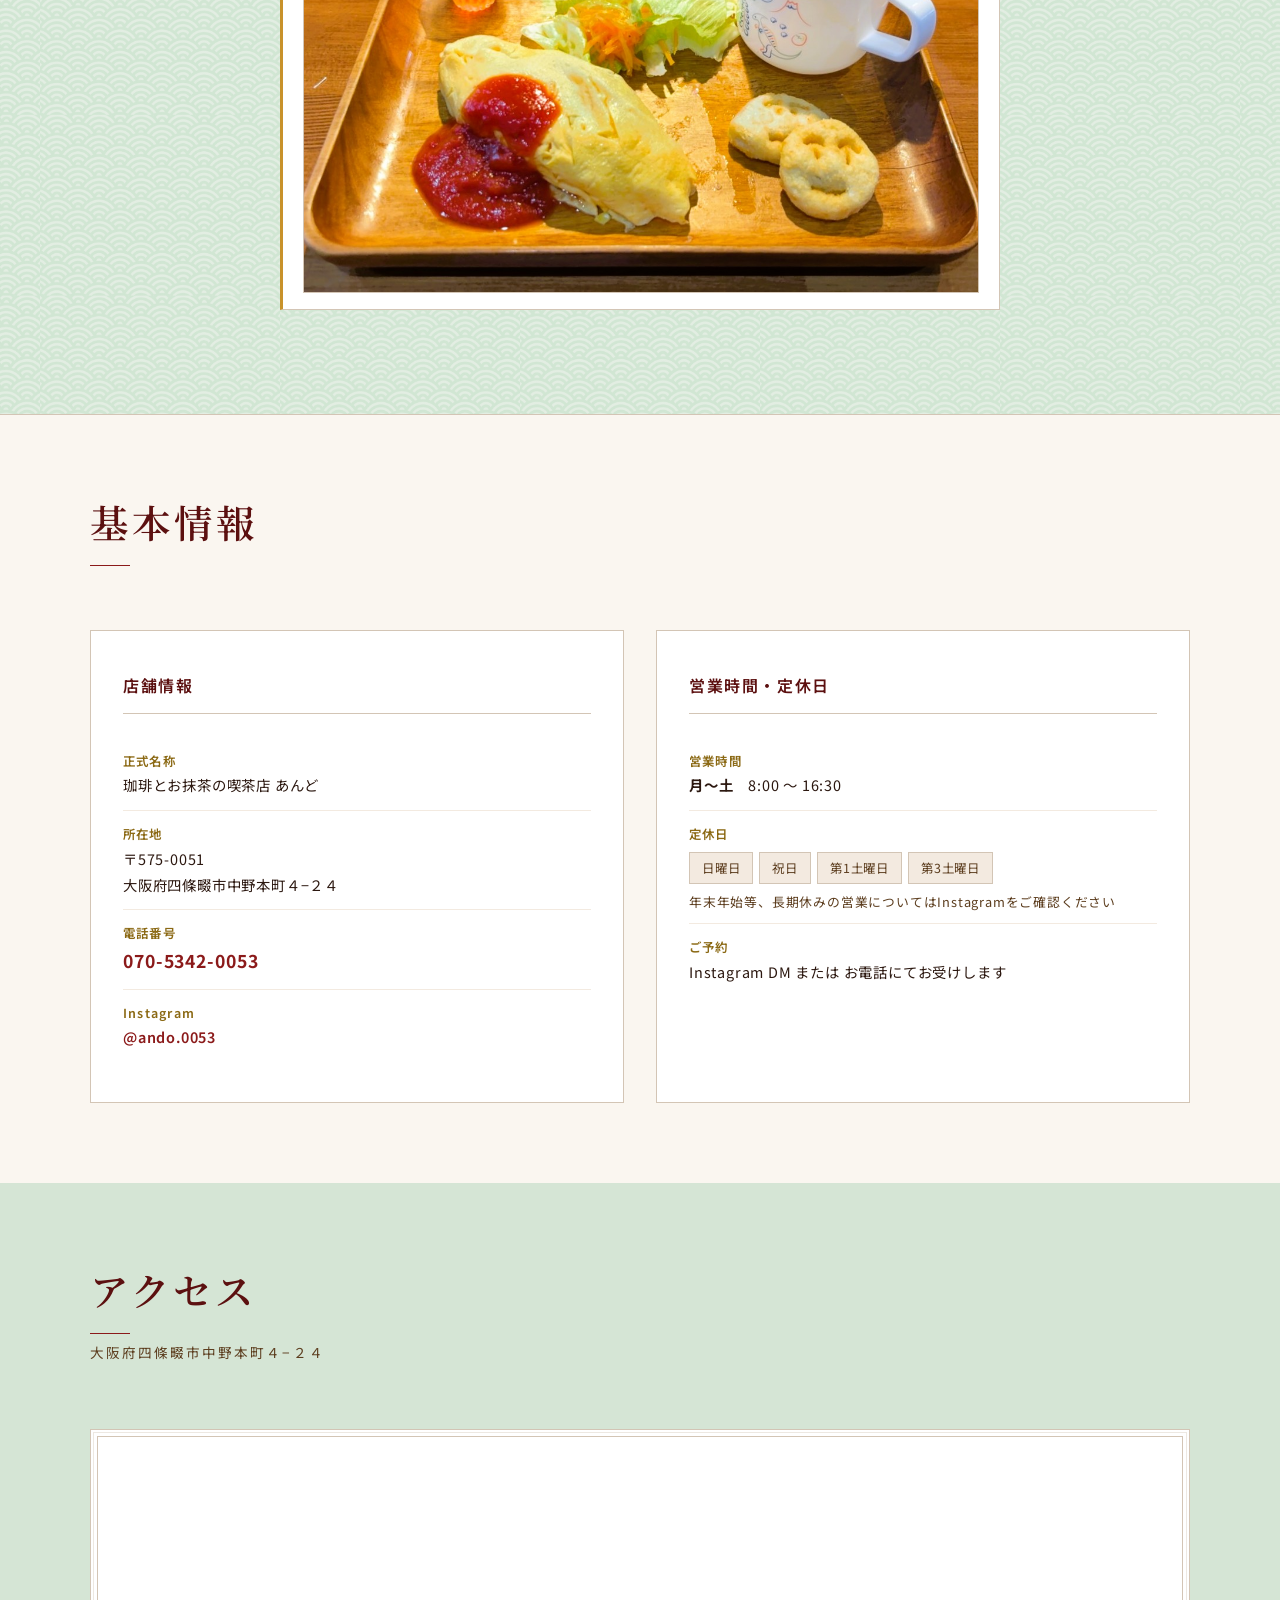
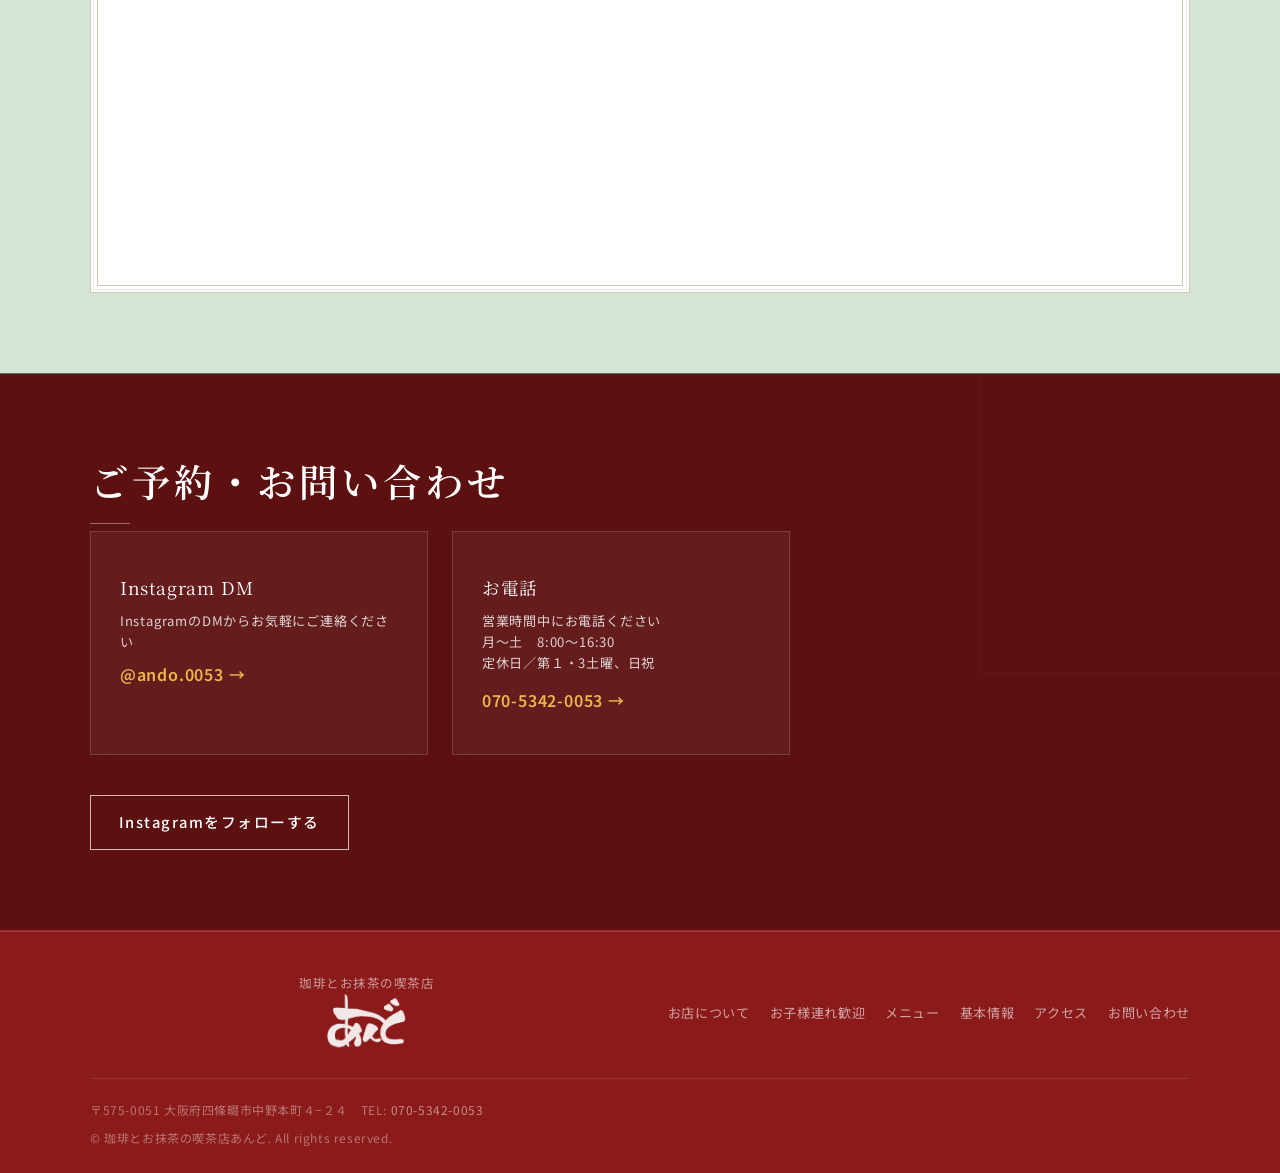
==== commit 198d0c95: "feat: update cafe website layouts, menu and assets" ====
--- a/index.html
+++ b/index.html
@@ -93,7 +93,6 @@
   <a href="about.html">お店について</a>
   <a href="#children">お子様連れ歓迎</a>
   <a href="menu.html">メニュー</a>
-  <a href="gallery.html">ギャラリー</a>
   <a href="#info">基本情報</a>
   <a href="#access">アクセス</a>
   <a href="#contact">お問い合わせ</a>
@@ -103,13 +102,12 @@
 <header id="header">
   <div class="container nav-inner">
     <a href="#hero" class="nav-logo">
-      <img src="img/ロゴ.png" alt="あんど" class="nav-logo-img">
+      <img src="img/ロゴ2.png" alt="あんど" class="nav-logo-img">
     </a>
     <nav class="nav-links" role="navigation" aria-label="メインナビゲーション">
       <a href="about.html">あんどのこと</a>
       <a href="#children">お子様連れ歓迎</a>
       <a href="menu.html">メニュー</a>
-      <a href="gallery.html">ギャラリー</a>
       <a href="#info">基本情報</a>
       <a href="#access">アクセス</a>
       <a href="#contact" class="nav-cta">ご予約・お問い合わせ</a>
@@ -134,9 +132,9 @@
   <div class="hero-overlay" aria-hidden="true"></div>
   <div class="hero-content">
     <p class="hero-title-sub">珈琲とお抹茶の喫茶店</p>
-    <h1 class="hero-title-main"><img src="img/ロゴ.png" alt="あんど" class="hero-logo-img"></h1>
+    <h1 class="hero-title-main"><img src="img/ロゴ2.png" alt="あんど" class="hero-logo-img"></h1>
     <p class="hero-tagline">
-      地元・四條畷に根ざした、<br>
+      地元・四條畷に根ざした<br>
       みんなの憩いの場
     </p>
     <div class="hero-cta-group">
@@ -167,8 +165,8 @@
           四條畷から
         </h2>
         <div class="concept-mobile-slider slider-container" id="concept-mobile-slider">
-          <img src="img/HERO1.jpg" alt="あんどの様子 1" class="slide active">
-          <img src="img/HERO2.jpg" alt="あんどの様子 2" class="slide">
+          <img src="img/HERO2.jpg" alt="お抹茶" class="slide active">
+          <img src="img/コーヒー.png" alt="コーヒー" class="slide">
         </div>
         <p>
           「お抹茶をもっと気軽に楽しんでほしい」という想いから生まれた喫茶店あんど。
@@ -189,9 +187,8 @@
       </div>
       <div class="concept-image-wrap reveal-right">
         <div class="concept-image-slider slider-container" id="concept-image-slider">
-          <img src="img/店外.jpg" alt="あんど 店外" class="slide active">
-          <img src="img/店内1.jpg" alt="あんど 店内1" class="slide">
-          <img src="img/店内2.jpg" alt="あんど 店内2" class="slide">
+          <img src="img/HERO2.jpg" alt="お抹茶" class="slide active">
+          <img src="img/コーヒー.png" alt="コーヒー" class="slide">
         </div>
         <div class="concept-deco" aria-hidden="true"></div>
       </div>
@@ -218,7 +215,7 @@
         <div class="children-item">
           <div class="children-item-text">
             <h4>2F お座敷あり</h4>
-            <p>ゆったり座れるお座敷席で、小さなお子様も安心</p>
+            <p>座いすでゆったりおくつろぎいただけます</p>
             <img src="img/店内3.jpg" alt="あんど 2F お座敷あり" class="children-item-img">
           </div>
         </div>
@@ -237,8 +234,7 @@
 <!-- ===== INFO ===== -->
 <section id="info" aria-labelledby="info-heading">
   <div class="container">
-    <h2 id="info-heading" class="section-title reveal">基本情報</h2>
-    <p class="section-sub reveal delay-1">ご来店前にご確認ください</p>
+    <h2 id="info-heading" class="section-title reveal" style="margin-bottom: 4rem;">基本情報</h2>
 
     <div class="info-grid">
       <div class="info-card reveal delay-1">
@@ -357,9 +353,6 @@
 <section id="contact" aria-labelledby="contact-heading">
   <div class="container contact-inner">
     <h2 id="contact-heading" class="section-title reveal">ご予約・お問い合わせ</h2>
-    <p class="section-sub reveal delay-1">
-      ご予約はInstagramのDMもしくはお電話からお願いいたします
-    </p>
 
     <div class="contact-cards reveal delay-2">
       <a href="https://www.instagram.com/ando.0053/" target="_blank" rel="noopener noreferrer" class="contact-card" id="contact-instagram">
@@ -376,7 +369,8 @@
         <div class="contact-card-title">お電話</div>
         <div class="contact-card-sub">
           営業時間中にお電話ください<br>
-          月〜土　8:00〜16:30
+          月〜土　8:00〜16:30<br>
+          定休日／第１・3土曜、日祝
         </div>
         <div class="contact-instagram-link" style="margin-top:0.8rem;">
           070-5342-0053 →
@@ -385,9 +379,6 @@
     </div>
 
     <div class="reveal delay-3" style="text-align:left;">
-      <p style="color:rgba(255,255,255,0.75); font-size:0.88rem; margin-bottom:1rem;">
-        Instagramでは最新情報・本日のスイーツもご確認いただけます
-      </p>
       <a href="https://www.instagram.com/ando.0053/" target="_blank" rel="noopener noreferrer" class="btn-secondary" id="contact-ig-btn" style="display:inline-flex;">
         <span>Instagramをフォローする</span>
       </a>
@@ -400,14 +391,13 @@
   <div class="container">
     <div class="footer-inner">
       <div class="footer-brand">
-        <img src="img/ロゴ.png" alt="あんど" class="footer-logo-img">
         <div class="footer-name">珈琲とお抹茶の喫茶店</div>
+        <img src="img/ロゴ2.png" alt="あんど" class="footer-logo-img">
       </div>
       <nav class="footer-links" aria-label="フッターナビゲーション">
-        <a href="about.html">あんどのこと</a>
+        <a href="about.html">お店について</a>
         <a href="#children">お子様連れ歓迎</a>
         <a href="menu.html">メニュー</a>
-        <a href="gallery.html">ギャラリー</a>
         <a href="#info">基本情報</a>
         <a href="#access">アクセス</a>
         <a href="#contact">お問い合わせ</a>
--- a/css/style.css
+++ b/css/style.css
@@ -394,7 +394,7 @@
 }
 
 .hero-title-sub {
-  font-size: clamp(0.9rem, 2vw, 1.1rem);
+  font-size: clamp(1.1rem, 2.5vw, 1.35rem);
   letter-spacing: 0.25em;
   color: rgba(255,255,255,0.85);
   margin-bottom: 0.5rem;
@@ -404,6 +404,7 @@
 .hero-title-main {
   margin: 0;
   line-height: 1.1;
+  text-align: center;
   animation: fadeDown 1s 0.2s ease both;
 }
 
@@ -414,6 +415,8 @@
   object-fit: contain;
   filter: brightness(0) invert(1) drop-shadow(0 4px 24px rgba(0,0,0,0.5));
   max-width: 90%;
+  margin-left: auto;
+  margin-right: auto;
   animation: fadeDown 1s 0.2s ease both;
 }
 
@@ -1754,6 +1757,7 @@
   .nav-links { display: none; }
   .hamburger { display: flex; }
   .concept-grid { grid-template-columns: 1fr; gap: 32px; }
+  .concept-image-wrap { display: none; }
   .concept-mobile-slider {
     display: block;
     width: 100%;
@@ -2004,6 +2008,19 @@
   object-fit: contain;
 }
 
+/* ===== SEASONAL SWEETS IMAGE STYLE (SHOW ALL) ===== */
+#menu-strawberry-parfait .menu-card-image-inner,
+#menu-matcha-shaved-ice .menu-card-image-inner,
+#menu-strawberry-milk-ice .menu-card-image-inner {
+  background: transparent;
+}
+
+#menu-strawberry-parfait .menu-card-image-inner img,
+#menu-matcha-shaved-ice .menu-card-image-inner img,
+#menu-strawberry-milk-ice .menu-card-image-inner img {
+  object-fit: contain;
+}
+
 /* ===== TOP MENU SLIDERS ===== */
 .slider-container {
   position: relative;
